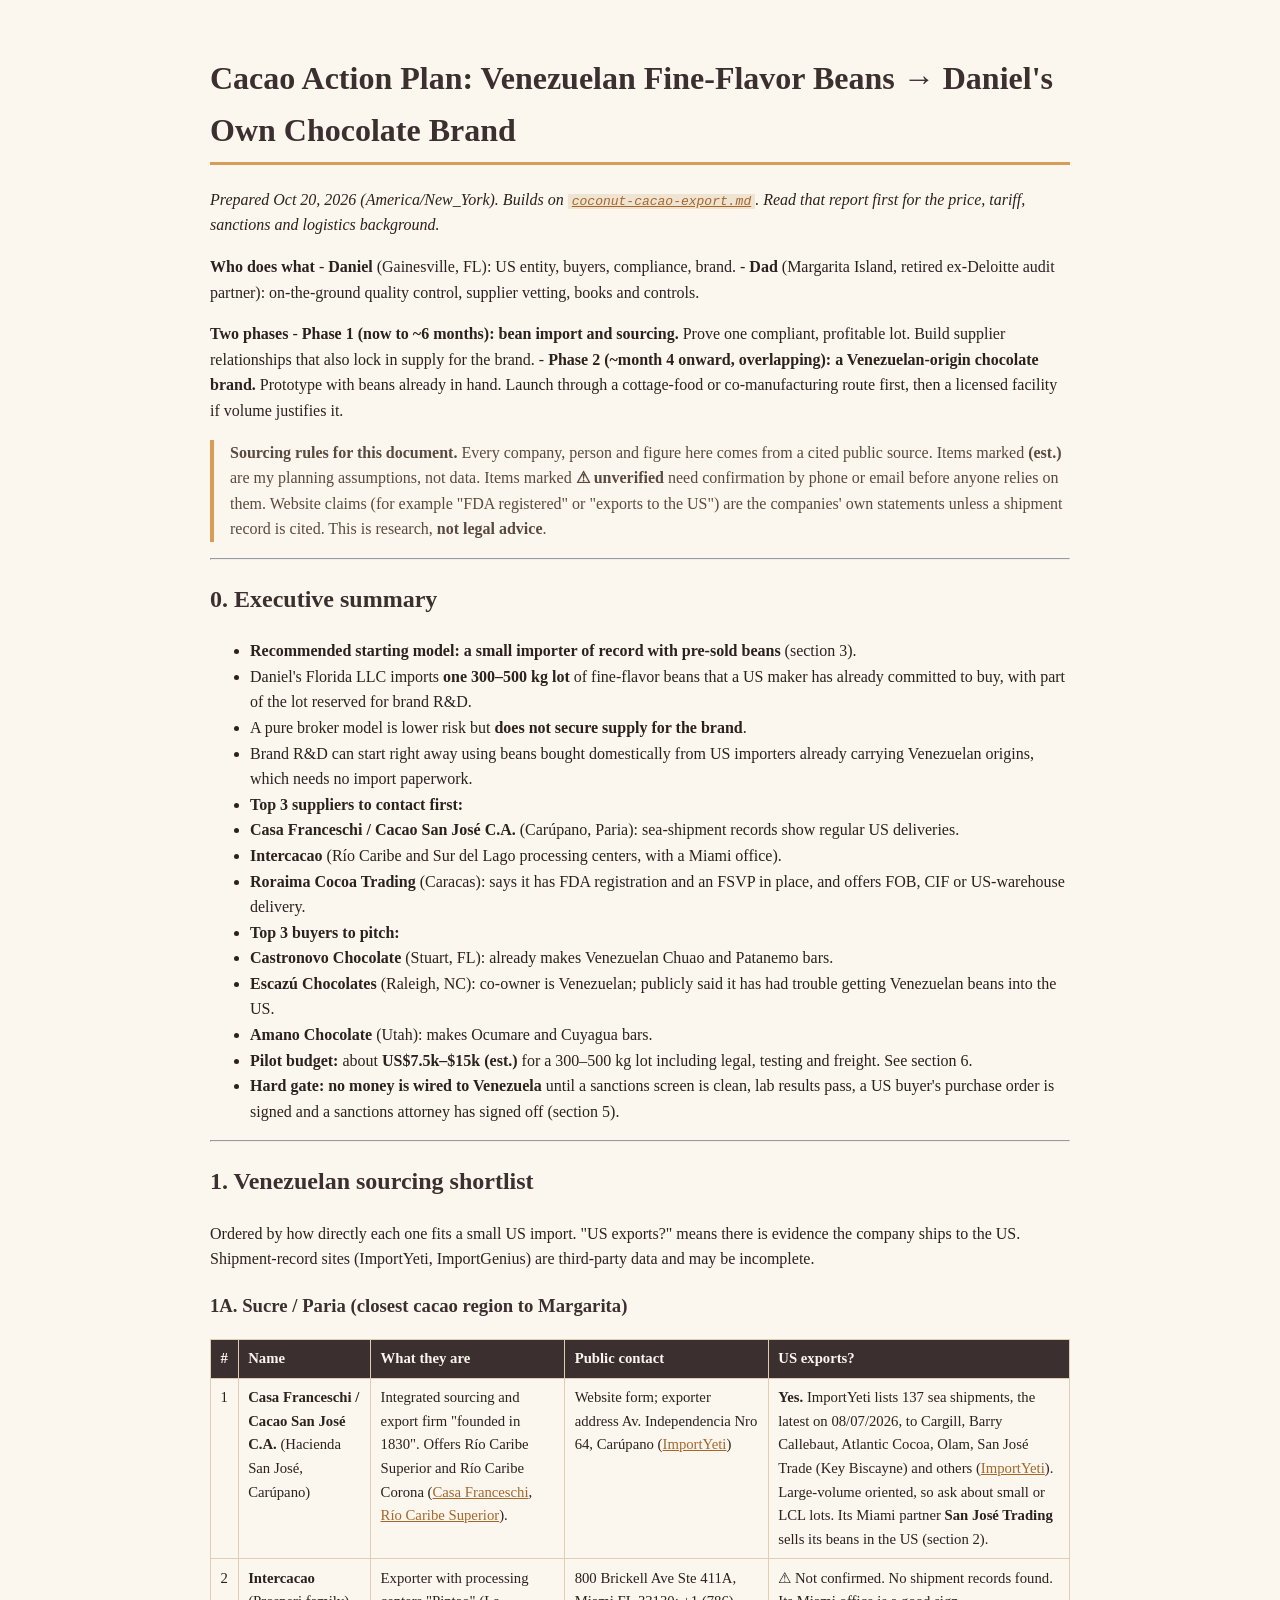
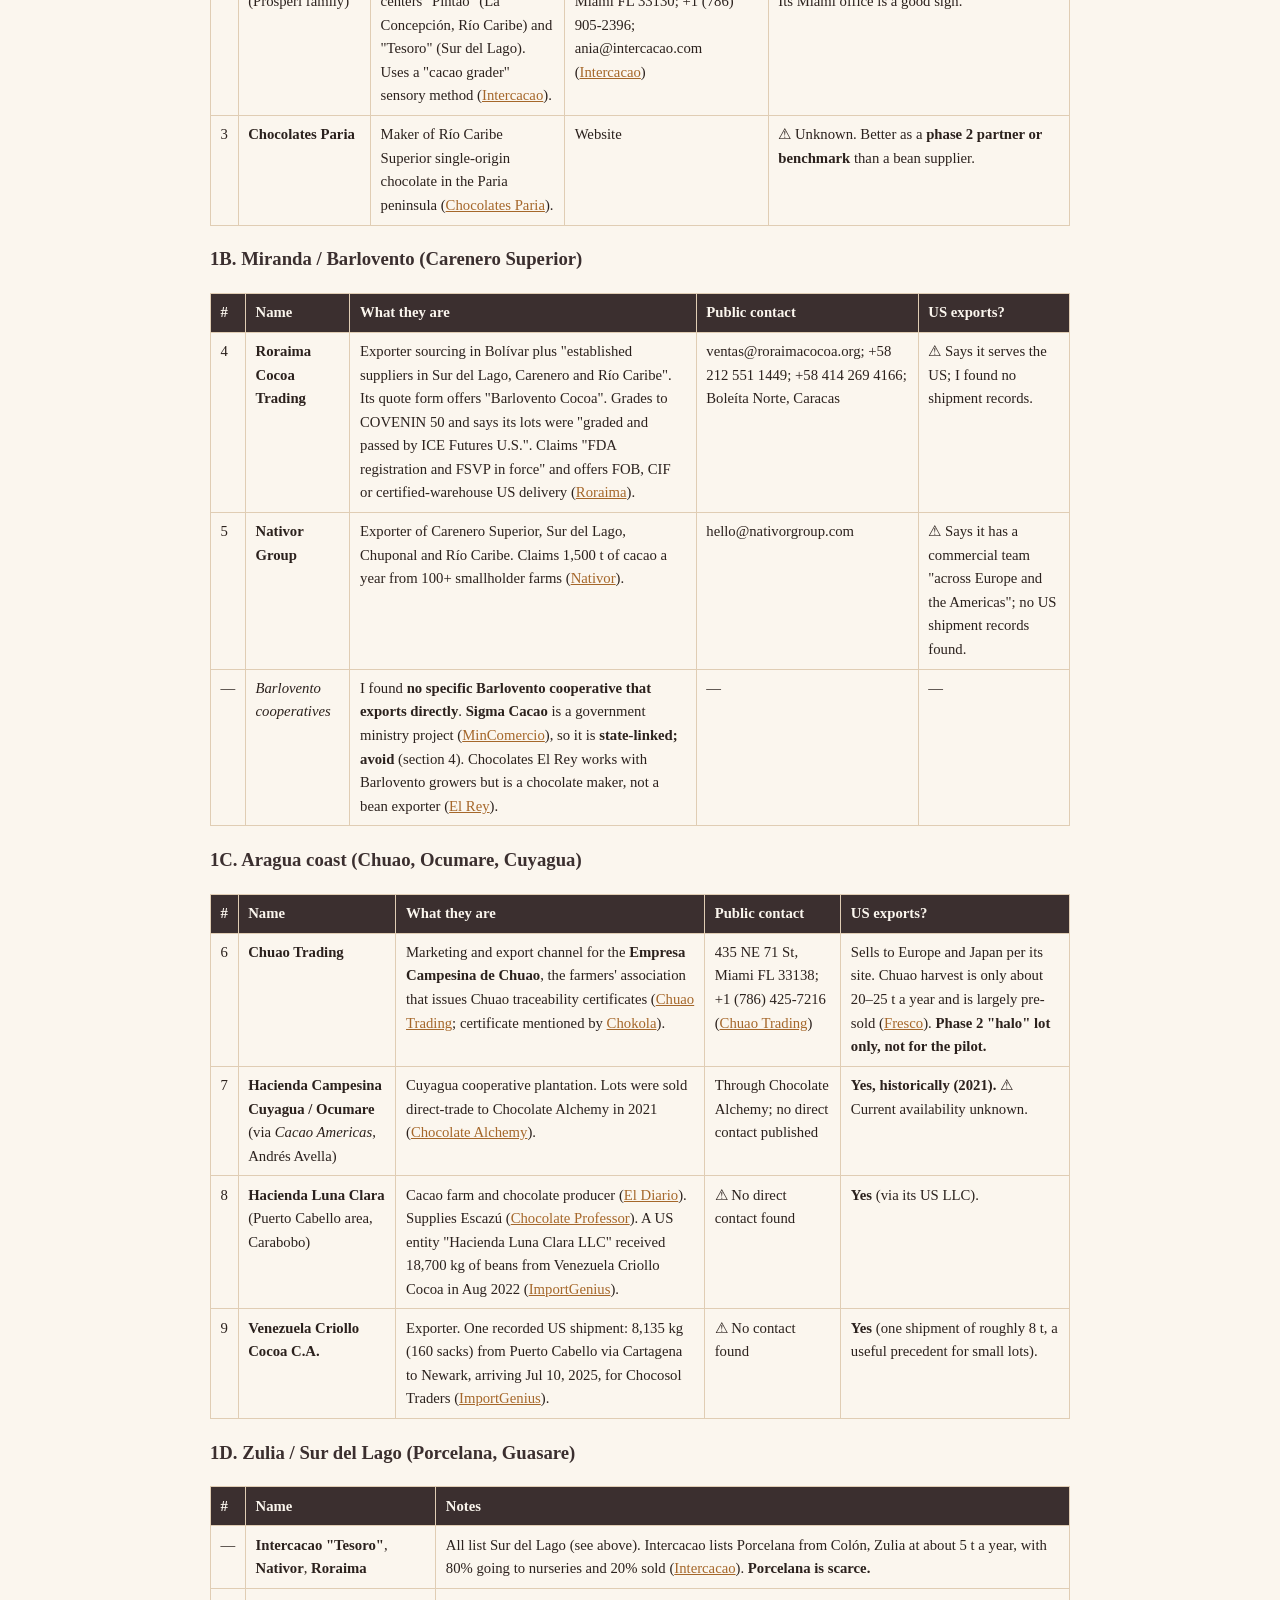
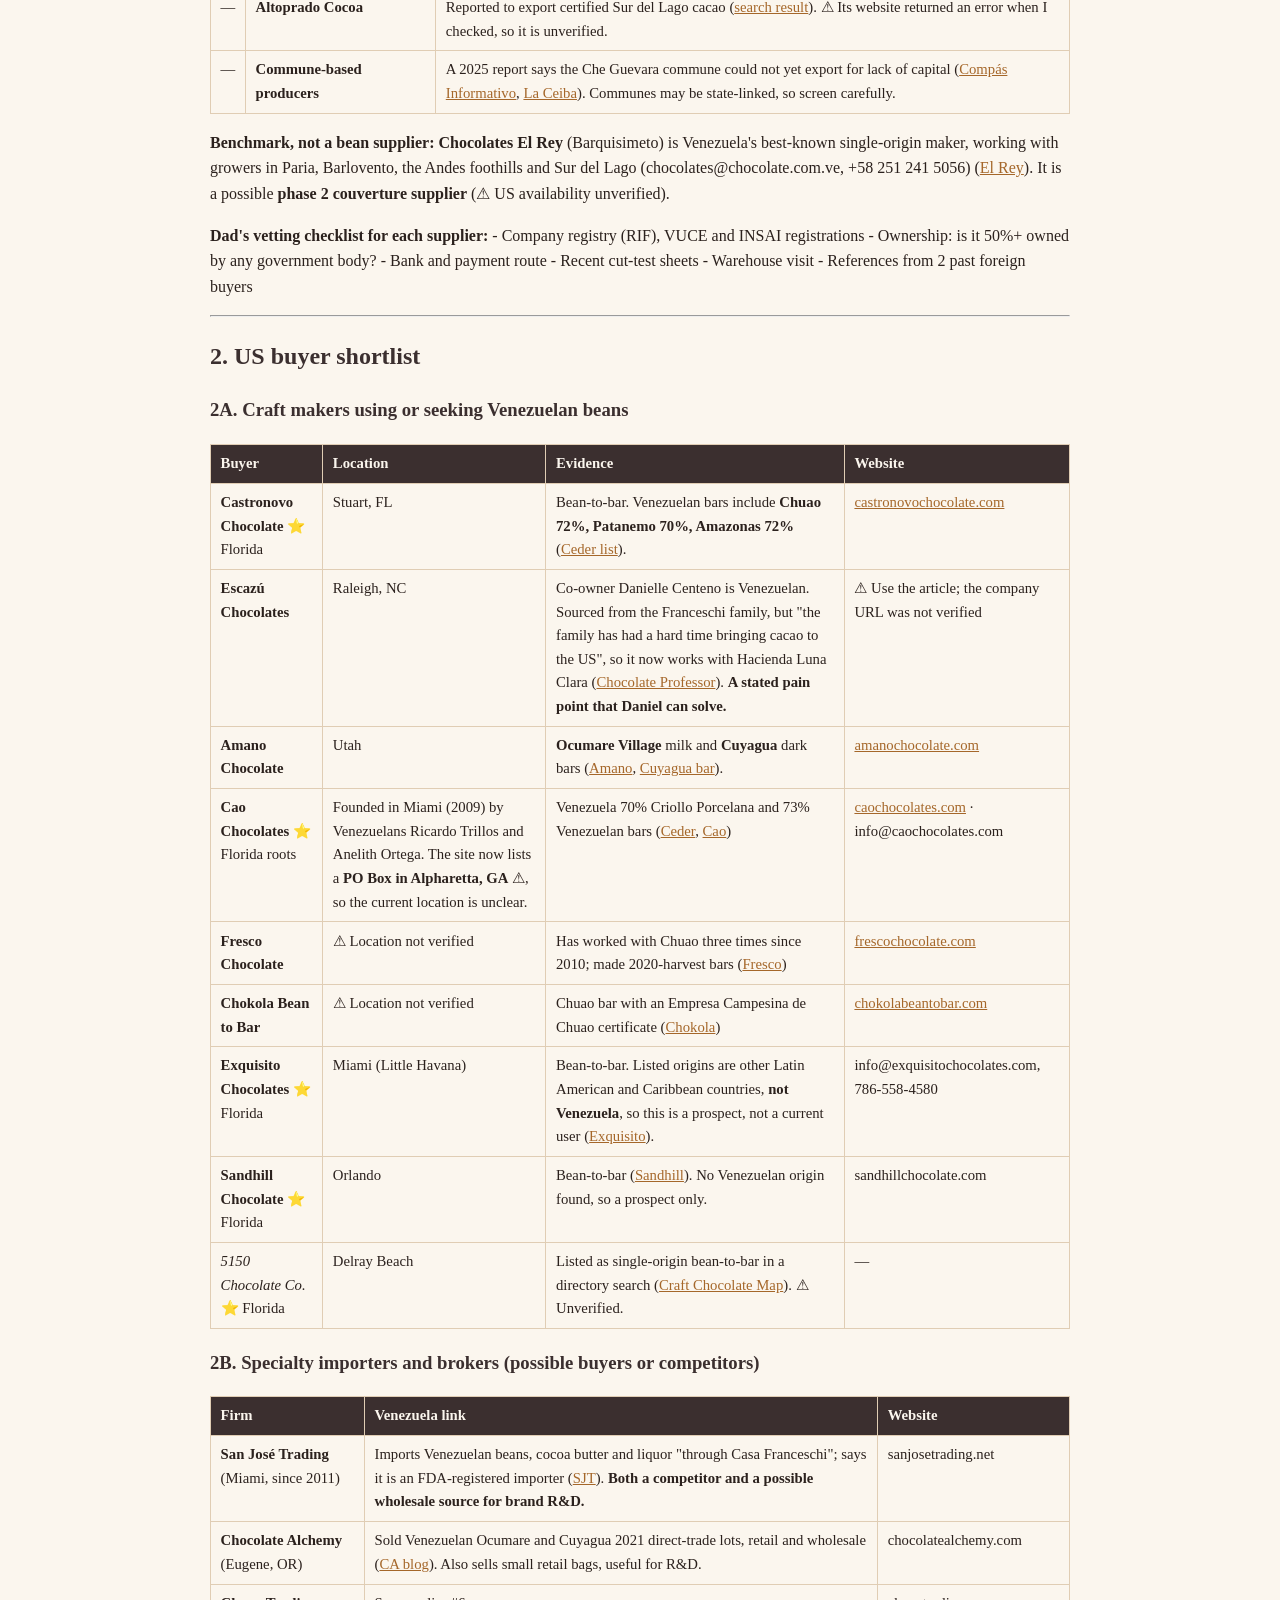
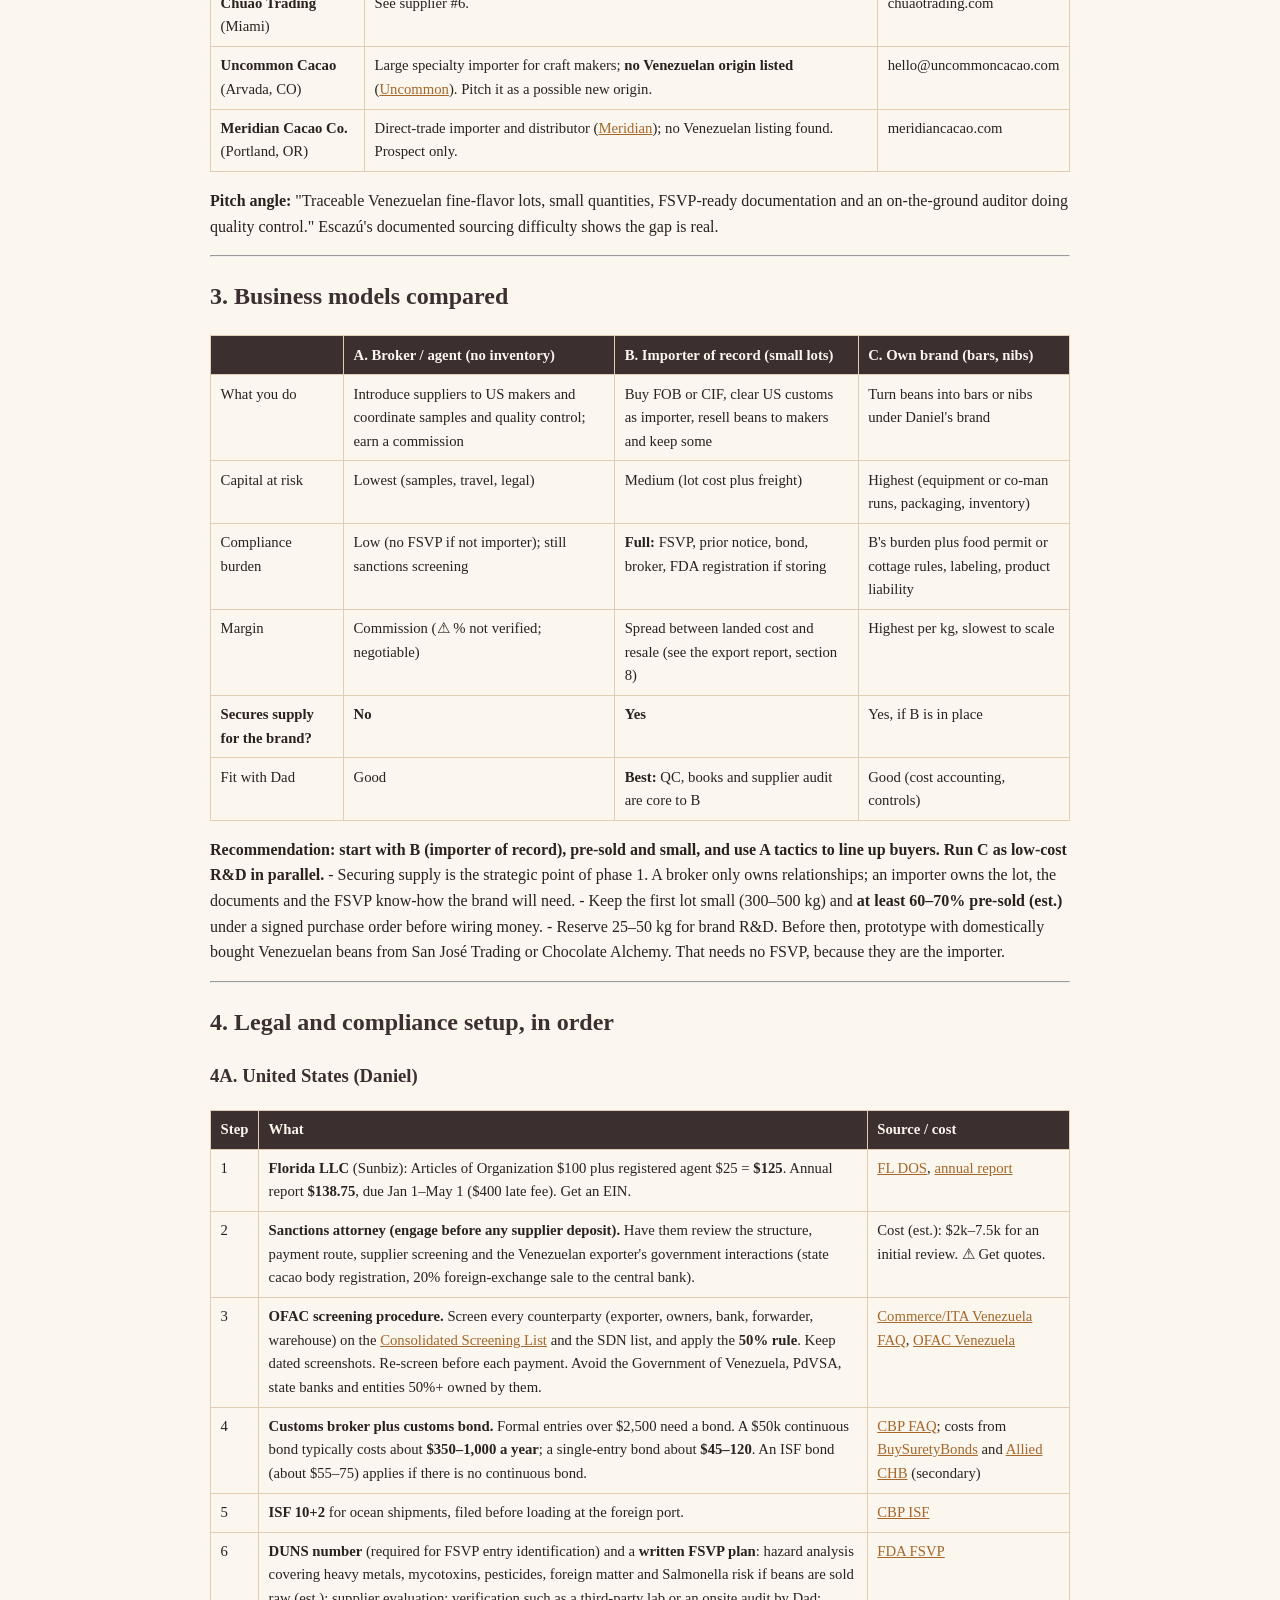
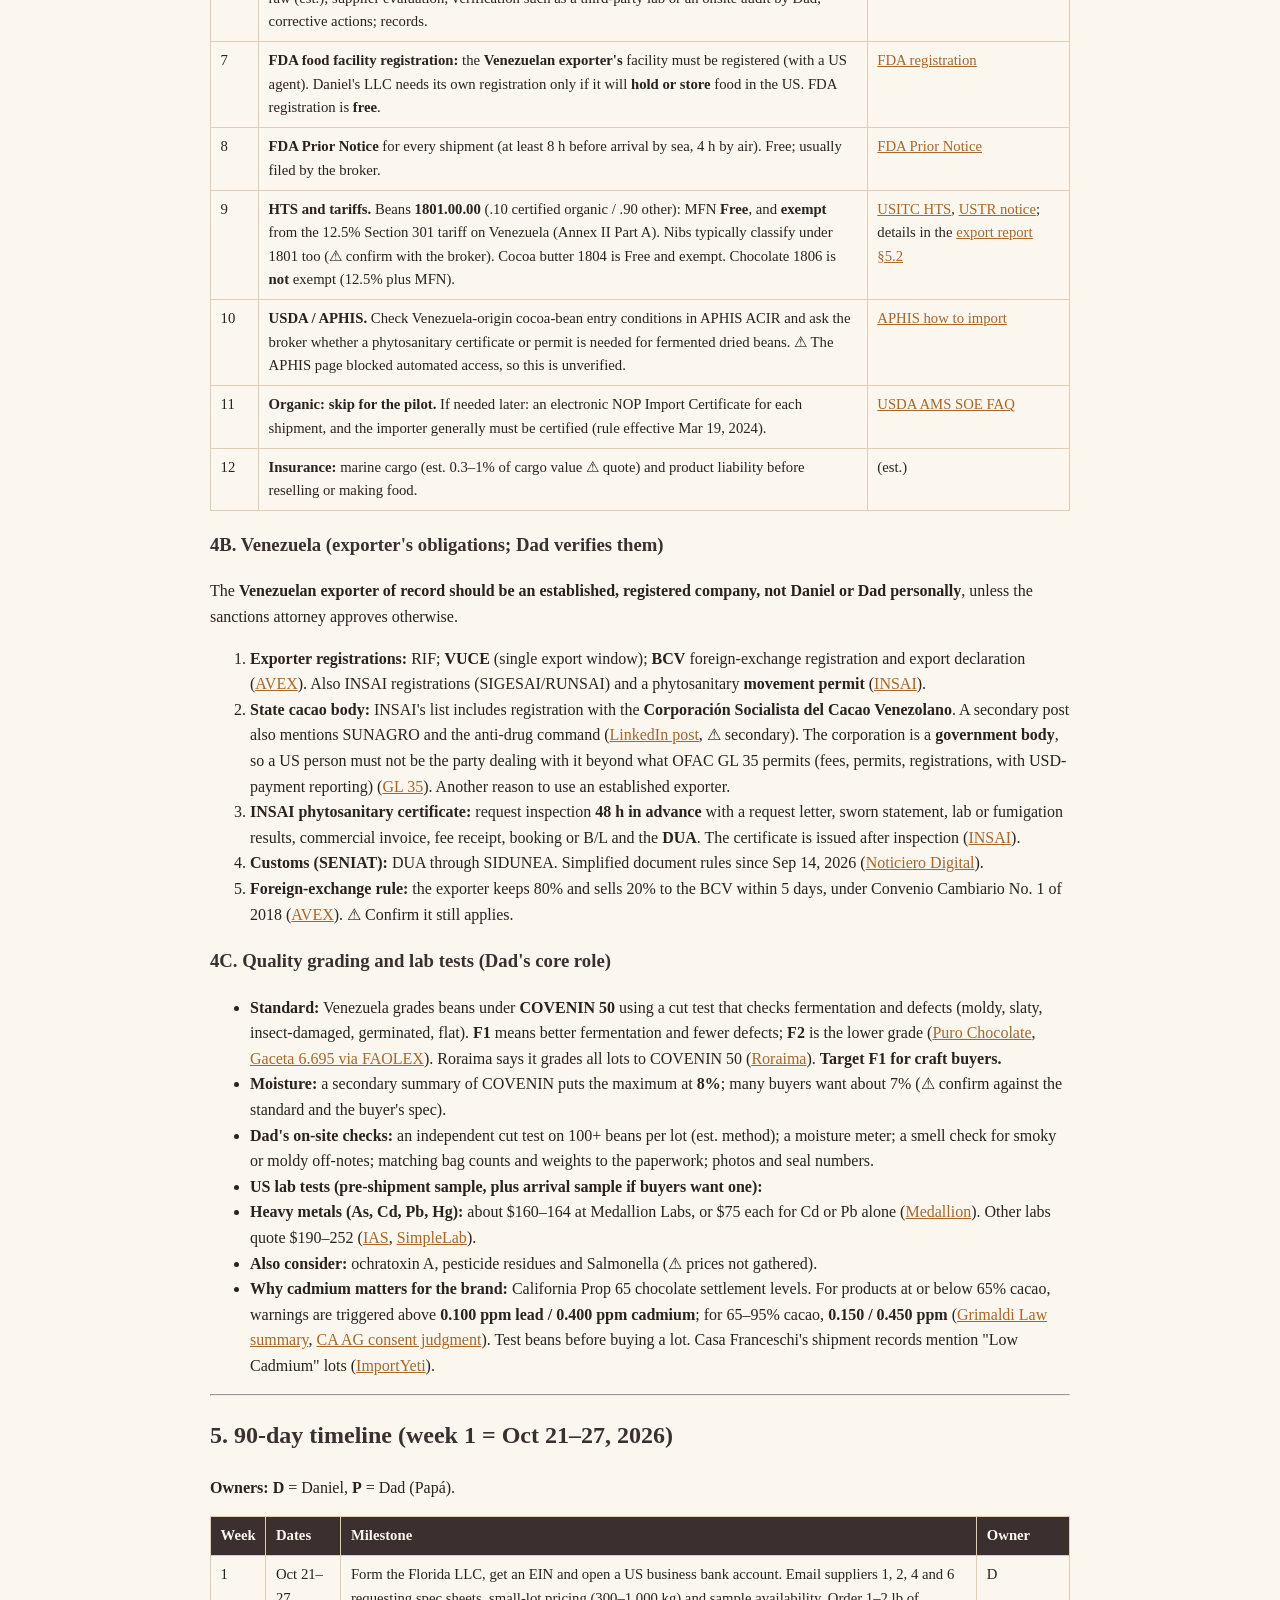
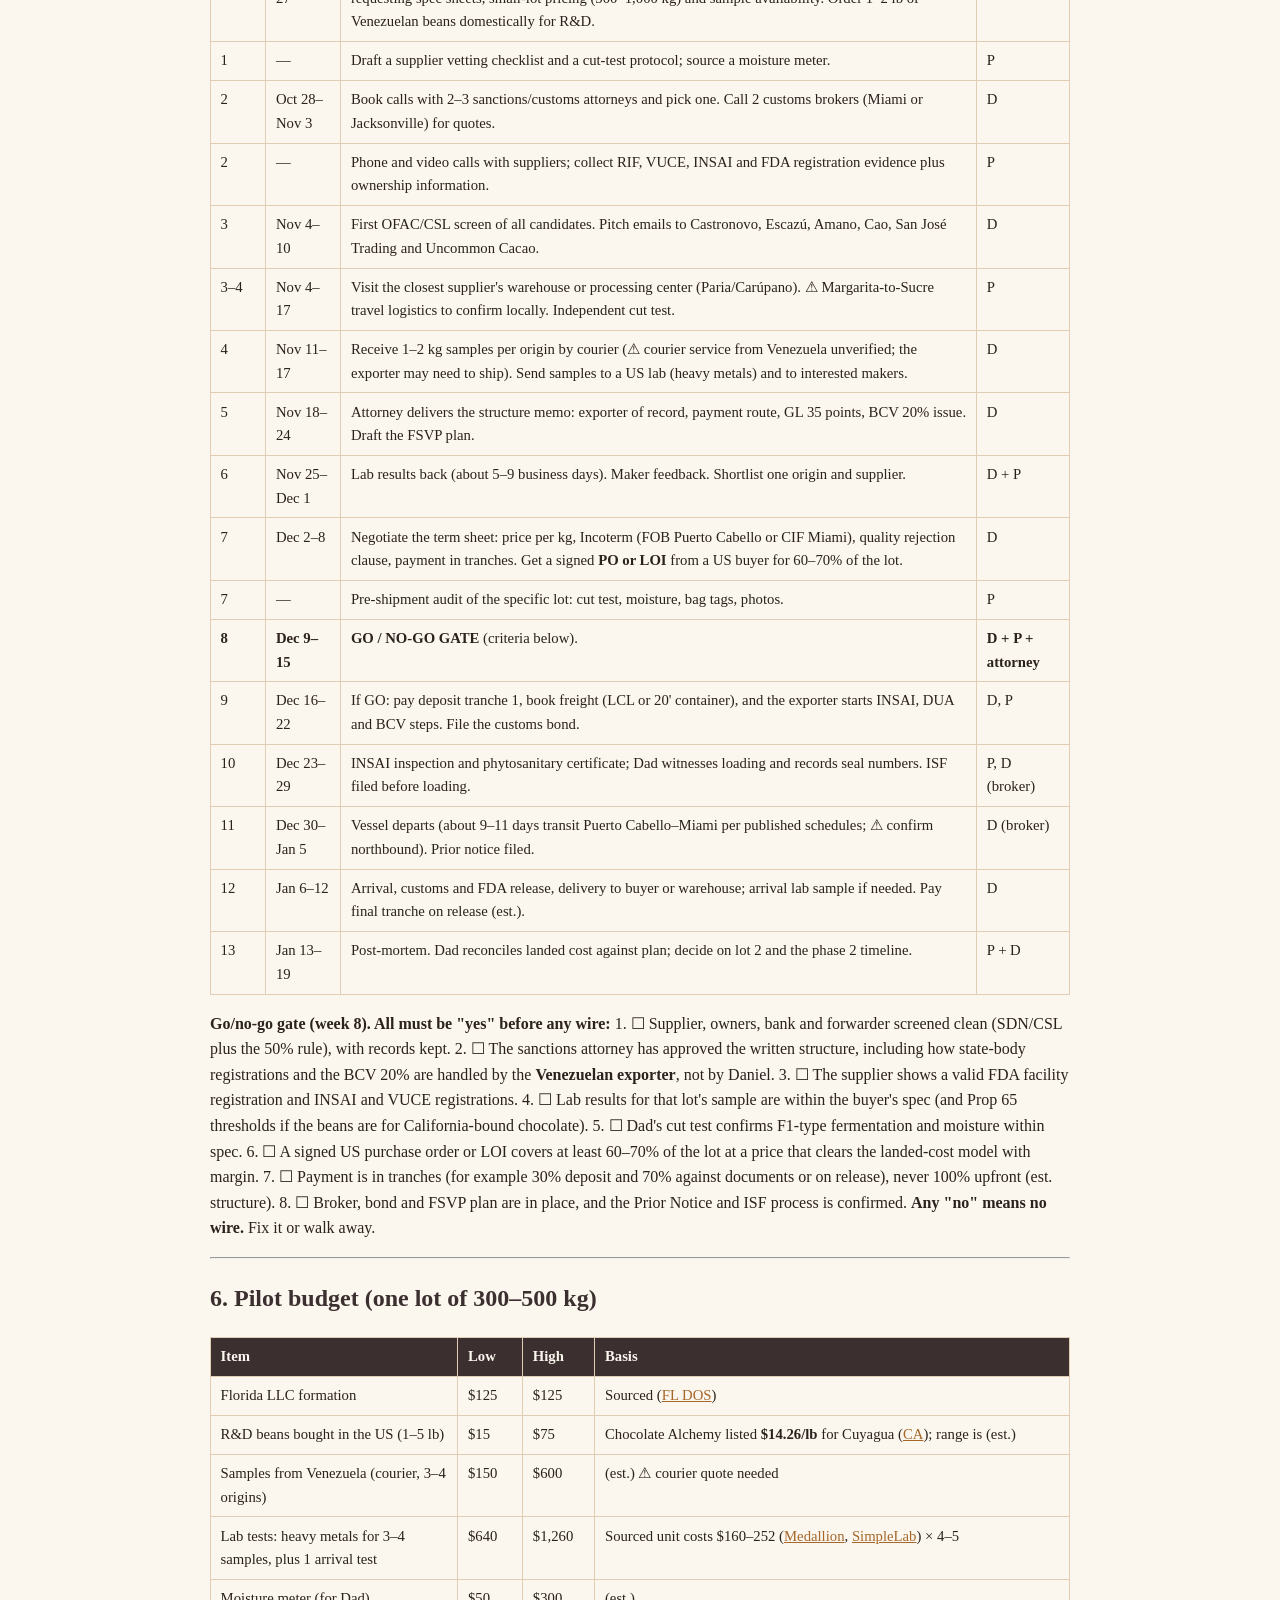
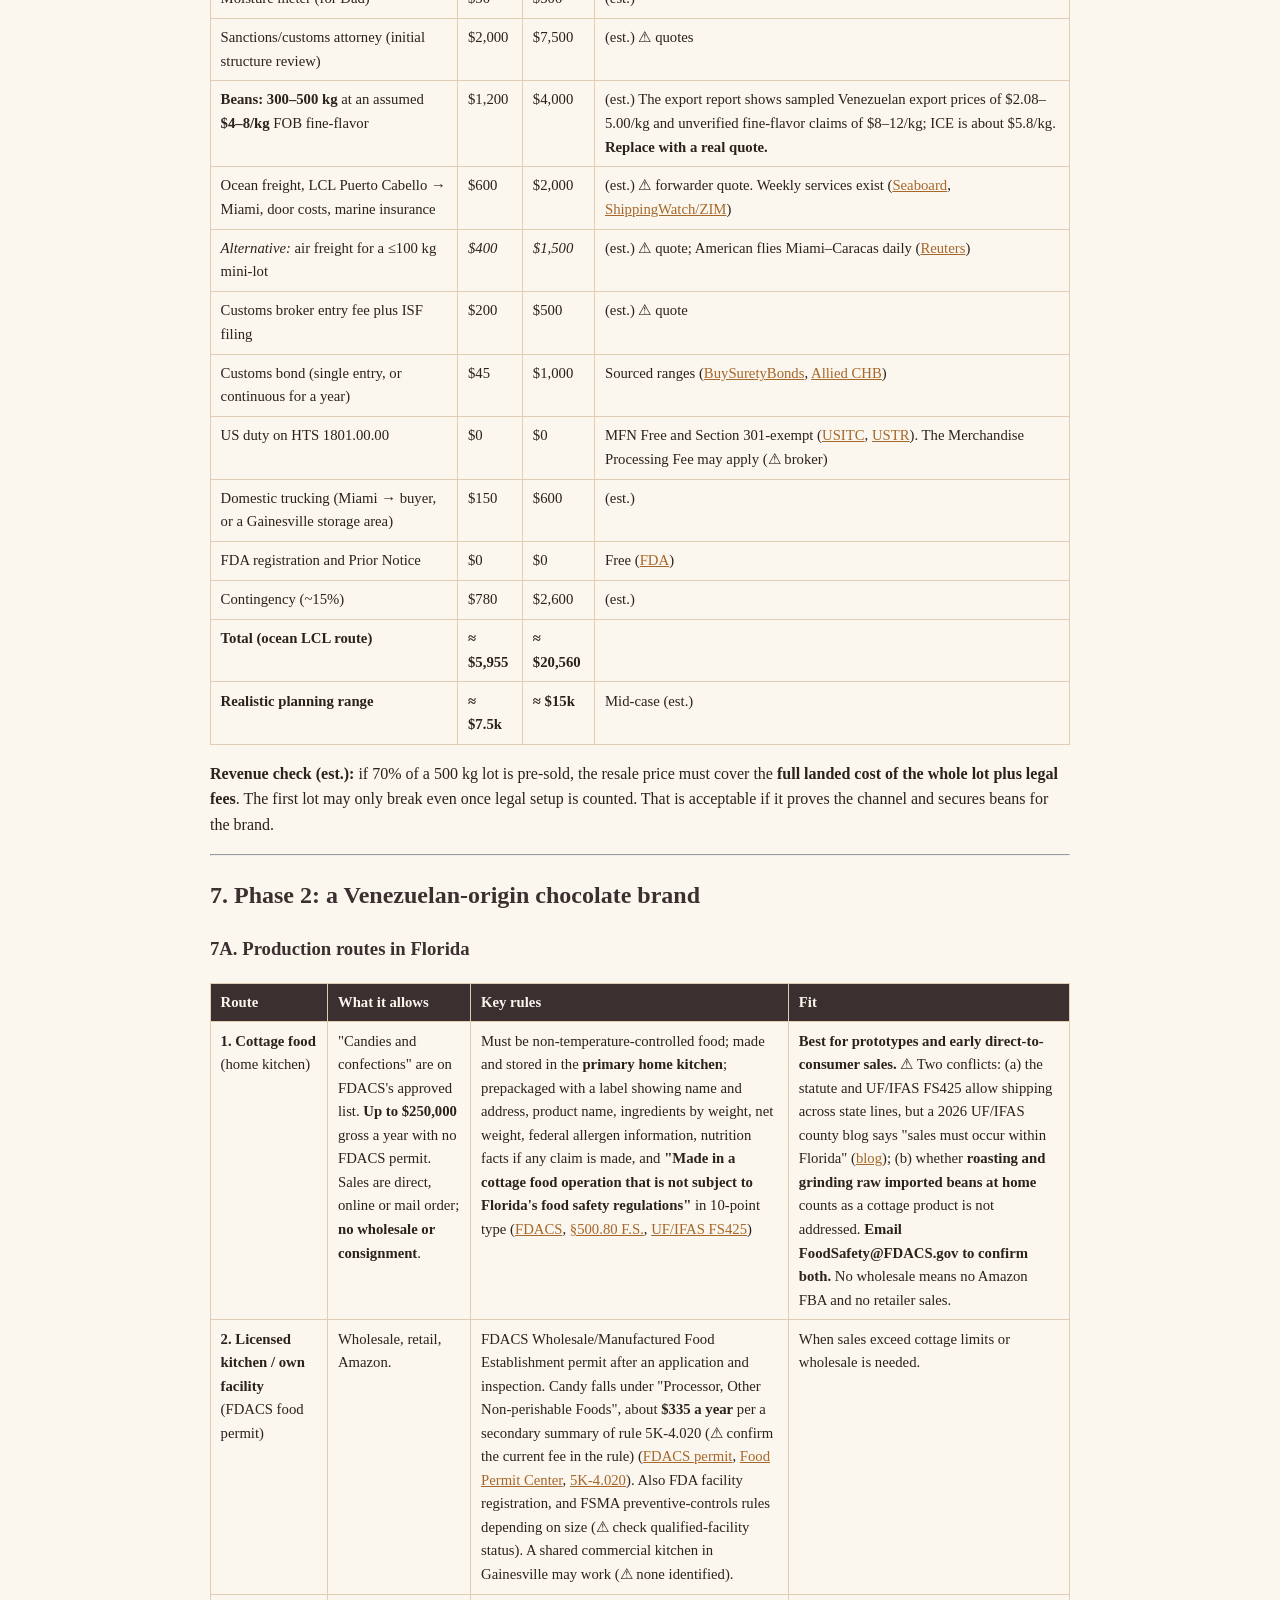
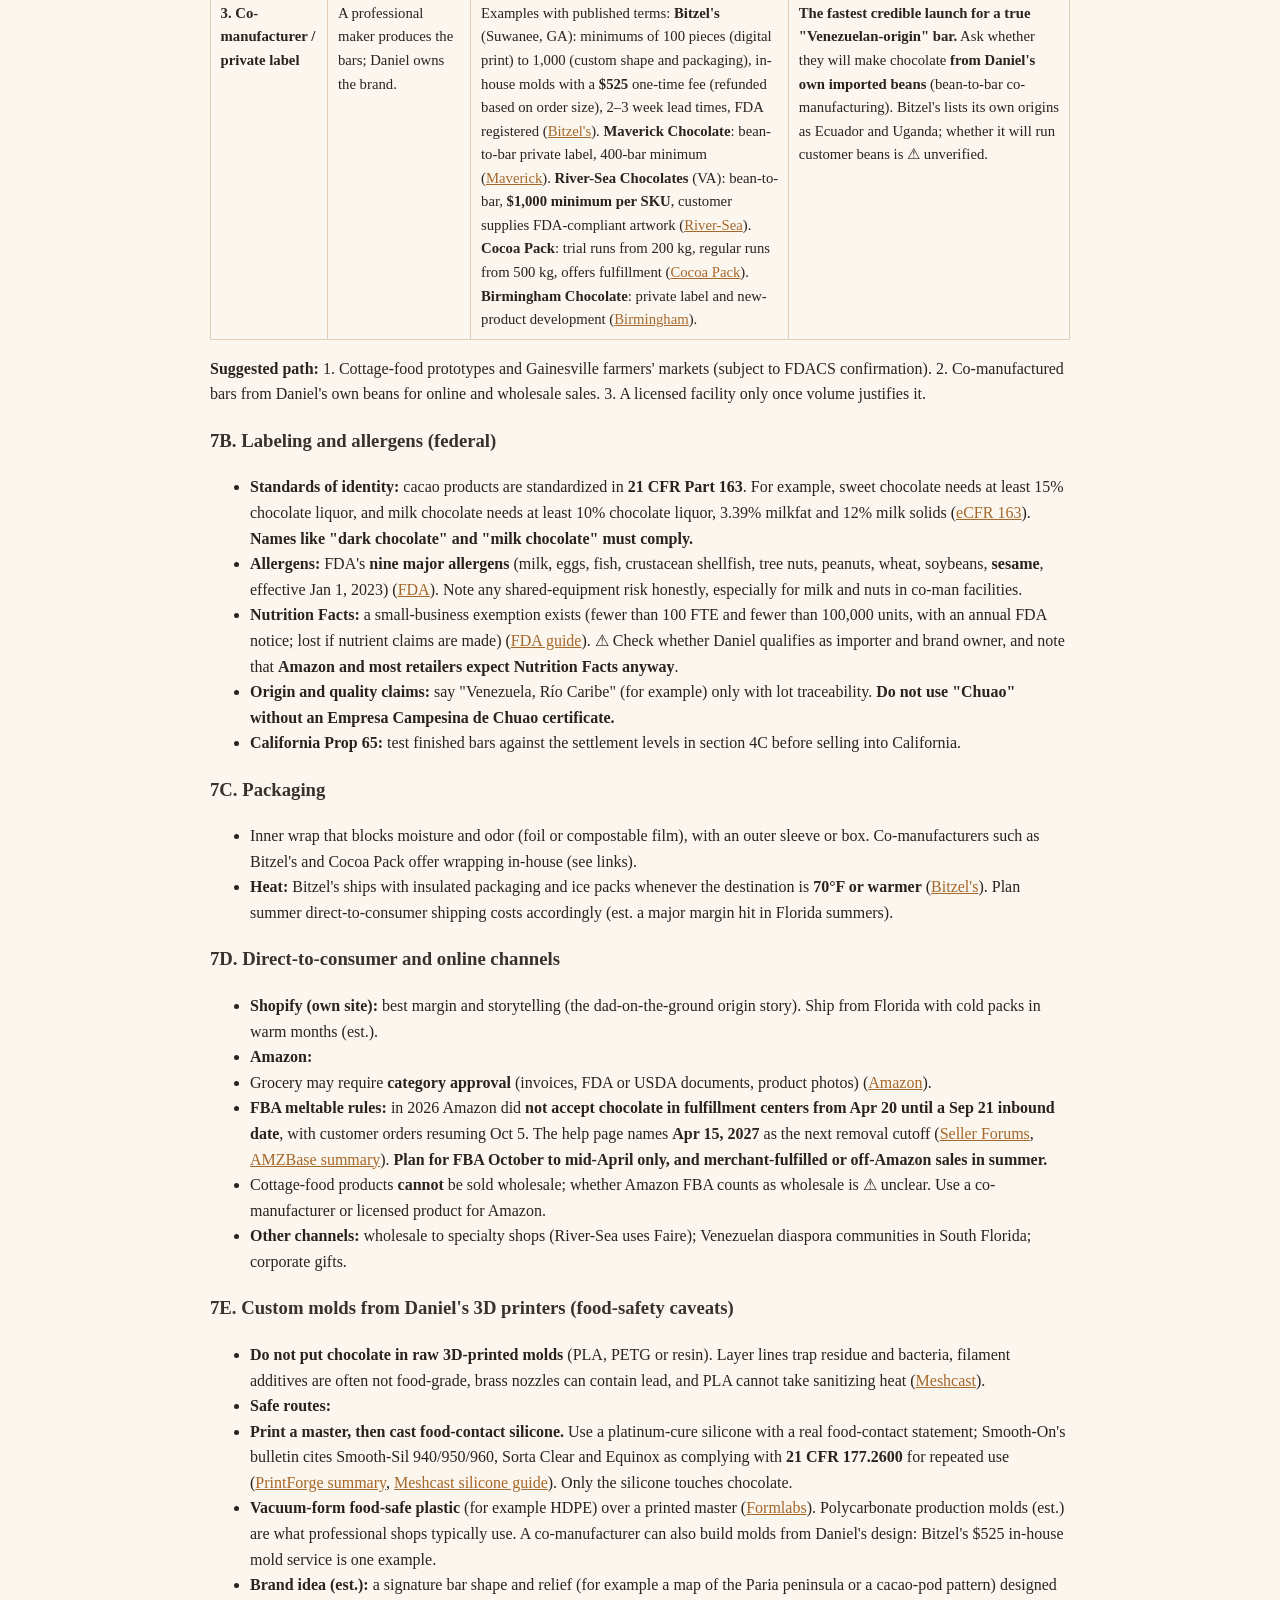
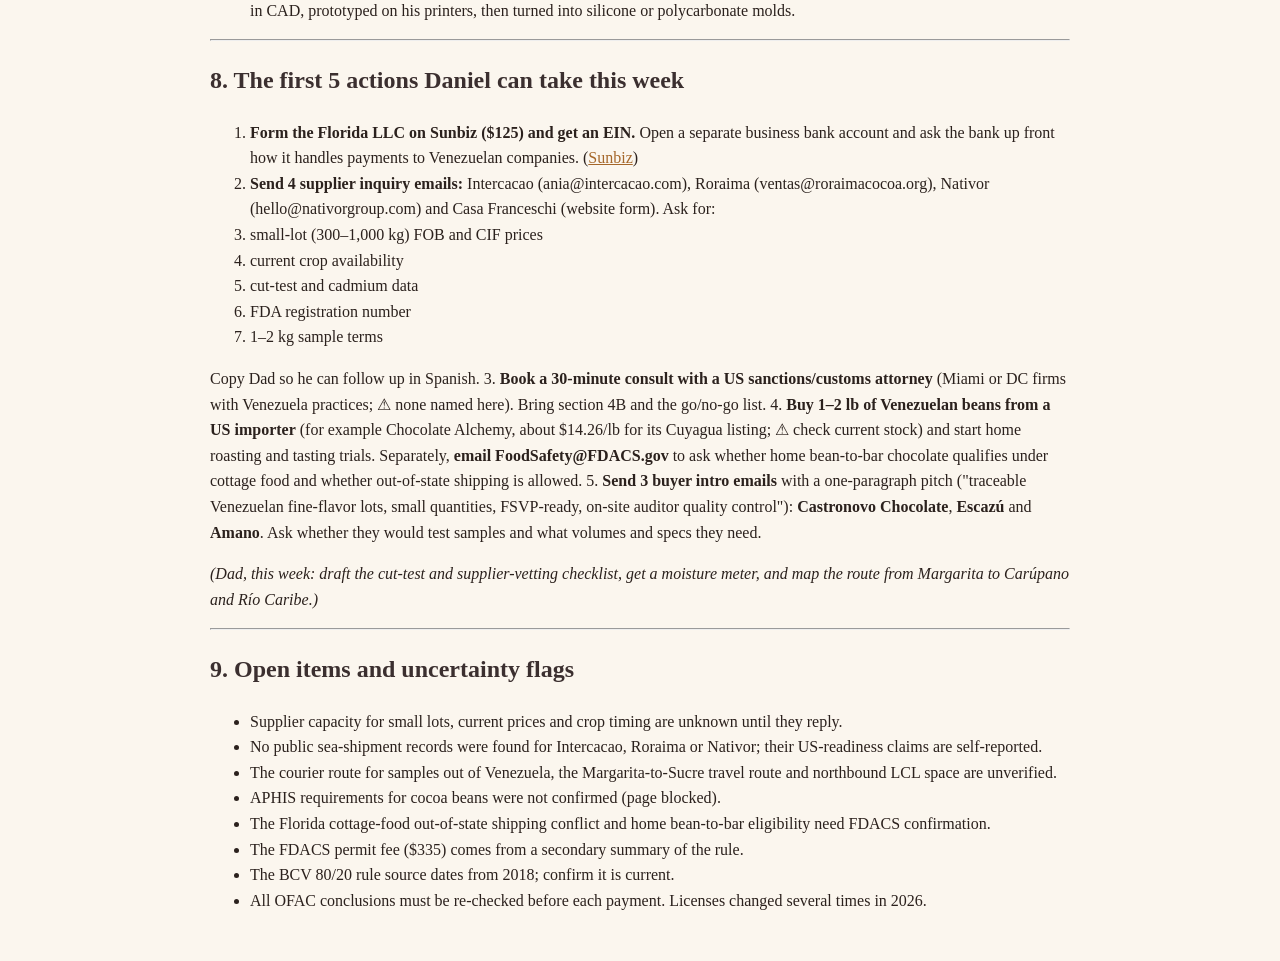
==== plan.html @ 3062fd37 "Add cacao action plan page" ====
<!doctype html><html lang="en"><head><meta name="robots" content="noindex"><meta charset="utf-8"><meta name="viewport" content="width=device-width,initial-scale=1"><title>Isla Cacao — Plan de acción / Action Plan</title>
<style>body{font-family:Georgia,serif;max-width:860px;margin:0 auto;padding:2rem 1.2rem;line-height:1.6;color:#2b211d;background:#fbf6ee}h1,h2,h3{color:#3b2f2f}h1{border-bottom:3px solid #d79d57;padding-bottom:.4rem}a{color:#a5672a}table{border-collapse:collapse;width:100%;margin:1rem 0;font-size:.92rem;display:block;overflow-x:auto}th,td{border:1px solid #e0cdb4;padding:.45rem .6rem;text-align:left;vertical-align:top}th{background:#3b2f2f;color:#fbf6ee}code{background:#efe3d2;padding:0 .25rem}blockquote{border-left:4px solid #d79d57;margin:0;padding-left:1rem;color:#5a4a40}</style></head><body><h1 id="cacao-action-plan-venezuelan-fine-flavor-beans-daniels-own-chocolate-brand">Cacao Action Plan: Venezuelan Fine-Flavor Beans → Daniel's Own Chocolate Brand</h1>
<p><em>Prepared Oct 20, 2026 (America/New_York). Builds on <a href="coconut-cacao-export.md"><code>coconut-cacao-export.md</code></a>. Read that report first for the price, tariff, sanctions and logistics background.</em></p>
<p><strong>Who does what</strong>
- <strong>Daniel</strong> (Gainesville, FL): US entity, buyers, compliance, brand.
- <strong>Dad</strong> (Margarita Island, retired ex-Deloitte audit partner): on-the-ground quality control, supplier vetting, books and controls.</p>
<p><strong>Two phases</strong>
- <strong>Phase 1 (now to ~6 months): bean import and sourcing.</strong> Prove one compliant, profitable lot. Build supplier relationships that also lock in supply for the brand.
- <strong>Phase 2 (~month 4 onward, overlapping): a Venezuelan-origin chocolate brand.</strong> Prototype with beans already in hand. Launch through a cottage-food or co-manufacturing route first, then a licensed facility if volume justifies it.</p>
<blockquote>
<p><strong>Sourcing rules for this document.</strong> Every company, person and figure here comes from a cited public source. Items marked <strong>(est.)</strong> are my planning assumptions, not data. Items marked <strong>⚠ unverified</strong> need confirmation by phone or email before anyone relies on them. Website claims (for example "FDA registered" or "exports to the US") are the companies' own statements unless a shipment record is cited. This is research, <strong>not legal advice</strong>.</p>
</blockquote>
<hr />
<h2 id="0-executive-summary">0. Executive summary</h2>
<ul>
<li><strong>Recommended starting model: a small importer of record with pre-sold beans</strong> (section 3).</li>
<li>Daniel's Florida LLC imports <strong>one 300–500 kg lot</strong> of fine-flavor beans that a US maker has already committed to buy, with part of the lot reserved for brand R&amp;D.</li>
<li>A pure broker model is lower risk but <strong>does not secure supply for the brand</strong>.</li>
<li>Brand R&amp;D can start right away using beans bought domestically from US importers already carrying Venezuelan origins, which needs no import paperwork.</li>
<li><strong>Top 3 suppliers to contact first:</strong></li>
<li><strong>Casa Franceschi / Cacao San José C.A.</strong> (Carúpano, Paria): sea-shipment records show regular US deliveries.</li>
<li><strong>Intercacao</strong> (Río Caribe and Sur del Lago processing centers, with a Miami office).</li>
<li><strong>Roraima Cocoa Trading</strong> (Caracas): says it has FDA registration and an FSVP in place, and offers FOB, CIF or US-warehouse delivery.</li>
<li><strong>Top 3 buyers to pitch:</strong></li>
<li><strong>Castronovo Chocolate</strong> (Stuart, FL): already makes Venezuelan Chuao and Patanemo bars.</li>
<li><strong>Escazú Chocolates</strong> (Raleigh, NC): co-owner is Venezuelan; publicly said it has had trouble getting Venezuelan beans into the US.</li>
<li><strong>Amano Chocolate</strong> (Utah): makes Ocumare and Cuyagua bars.</li>
<li><strong>Pilot budget:</strong> about <strong>US$7.5k–$15k (est.)</strong> for a 300–500 kg lot including legal, testing and freight. See section 6.</li>
<li><strong>Hard gate:</strong> <strong>no money is wired to Venezuela</strong> until a sanctions screen is clean, lab results pass, a US buyer's purchase order is signed and a sanctions attorney has signed off (section 5).</li>
</ul>
<hr />
<h2 id="1-venezuelan-sourcing-shortlist">1. Venezuelan sourcing shortlist</h2>
<p>Ordered by how directly each one fits a small US import. "US exports?" means there is evidence the company ships to the US. Shipment-record sites (ImportYeti, ImportGenius) are third-party data and may be incomplete.</p>
<h3 id="1a-sucre-paria-closest-cacao-region-to-margarita">1A. Sucre / Paria (closest cacao region to Margarita)</h3>
<table>
<thead>
<tr>
<th>#</th>
<th>Name</th>
<th>What they are</th>
<th>Public contact</th>
<th>US exports?</th>
</tr>
</thead>
<tbody>
<tr>
<td>1</td>
<td><strong>Casa Franceschi / Cacao San José C.A.</strong> (Hacienda San José, Carúpano)</td>
<td>Integrated sourcing and export firm "founded in 1830". Offers Río Caribe Superior and Río Caribe Corona (<a href="https://www.casafranceschi.com/">Casa Franceschi</a>, <a href="https://www.casafranceschi.com/en/our-offer/origins/venezuela/rio-caribe-superior">Río Caribe Superior</a>).</td>
<td>Website form; exporter address Av. Independencia Nro 64, Carúpano (<a href="https://www.importyeti.com/supplier/cacao-san-jose-c-a">ImportYeti</a>)</td>
<td><strong>Yes.</strong> ImportYeti lists 137 sea shipments, the latest on 08/07/2026, to Cargill, Barry Callebaut, Atlantic Cocoa, Olam, San José Trade (Key Biscayne) and others (<a href="https://www.importyeti.com/supplier/cacao-san-jose-c-a">ImportYeti</a>). Large-volume oriented, so ask about small or LCL lots. Its Miami partner <strong>San José Trading</strong> sells its beans in the US (section 2).</td>
</tr>
<tr>
<td>2</td>
<td><strong>Intercacao</strong> (Prosperi family)</td>
<td>Exporter with processing centers "Pintao" (La Concepción, Río Caribe) and "Tesoro" (Sur del Lago). Uses a "cacao grader" sensory method (<a href="https://intercacao.com/">Intercacao</a>).</td>
<td>800 Brickell Ave Ste 411A, Miami FL 33130; +1 (786) 905-2396; ania@intercacao.com (<a href="https://intercacao.com/">Intercacao</a>)</td>
<td>⚠ Not confirmed. No shipment records found. Its Miami office is a good sign.</td>
</tr>
<tr>
<td>3</td>
<td><strong>Chocolates Paria</strong></td>
<td>Maker of Río Caribe Superior single-origin chocolate in the Paria peninsula (<a href="https://chocolatesparia.com/pages/nosotros">Chocolates Paria</a>).</td>
<td>Website</td>
<td>⚠ Unknown. Better as a <strong>phase 2 partner or benchmark</strong> than a bean supplier.</td>
</tr>
</tbody>
</table>
<h3 id="1b-miranda-barlovento-carenero-superior">1B. Miranda / Barlovento (Carenero Superior)</h3>
<table>
<thead>
<tr>
<th>#</th>
<th>Name</th>
<th>What they are</th>
<th>Public contact</th>
<th>US exports?</th>
</tr>
</thead>
<tbody>
<tr>
<td>4</td>
<td><strong>Roraima Cocoa Trading</strong></td>
<td>Exporter sourcing in Bolívar plus "established suppliers in Sur del Lago, Carenero and Río Caribe". Its quote form offers "Barlovento Cocoa". Grades to COVENIN 50 and says its lots were "graded and passed by ICE Futures U.S.". Claims "FDA registration and FSVP in force" and offers FOB, CIF or certified-warehouse US delivery (<a href="https://www.roraimacocoa.org/en">Roraima</a>).</td>
<td>ventas@roraimacocoa.org; +58 212 551 1449; +58 414 269 4166; Boleíta Norte, Caracas</td>
<td>⚠ Says it serves the US; I found no shipment records.</td>
</tr>
<tr>
<td>5</td>
<td><strong>Nativor Group</strong></td>
<td>Exporter of Carenero Superior, Sur del Lago, Chuponal and Río Caribe. Claims 1,500 t of cacao a year from 100+ smallholder farms (<a href="https://nativorgroup.com/">Nativor</a>).</td>
<td>hello@nativorgroup.com</td>
<td>⚠ Says it has a commercial team "across Europe and the Americas"; no US shipment records found.</td>
</tr>
<tr>
<td>—</td>
<td><em>Barlovento cooperatives</em></td>
<td>I found <strong>no specific Barlovento cooperative that exports directly</strong>. <strong>Sigma Cacao</strong> is a government ministry project (<a href="https://mincomercionacional.gob.ve/?p=22795">MinComercio</a>), so it is <strong>state-linked; avoid</strong> (section 4). Chocolates El Rey works with Barlovento growers but is a chocolate maker, not a bean exporter (<a href="https://chocolateselrey.com/en/responsibility.html">El Rey</a>).</td>
<td>—</td>
<td>—</td>
</tr>
</tbody>
</table>
<h3 id="1c-aragua-coast-chuao-ocumare-cuyagua">1C. Aragua coast (Chuao, Ocumare, Cuyagua)</h3>
<table>
<thead>
<tr>
<th>#</th>
<th>Name</th>
<th>What they are</th>
<th>Public contact</th>
<th>US exports?</th>
</tr>
</thead>
<tbody>
<tr>
<td>6</td>
<td><strong>Chuao Trading</strong></td>
<td>Marketing and export channel for the <strong>Empresa Campesina de Chuao</strong>, the farmers' association that issues Chuao traceability certificates (<a href="https://chuaotrading.com/empresa-campesina-chuao/">Chuao Trading</a>; certificate mentioned by <a href="https://chokolabeantobar.com/pages/origins">Chokola</a>).</td>
<td>435 NE 71 St, Miami FL 33138; +1 (786) 425-7216 (<a href="https://chuaotrading.com/">Chuao Trading</a>)</td>
<td>Sells to Europe and Japan per its site. Chuao harvest is only about 20–25 t a year and is largely pre-sold (<a href="https://frescochocolate.com/blogs/news/chuao-venezuela-s-legendary-cocoa-village">Fresco</a>). <strong>Phase 2 "halo" lot only, not for the pilot.</strong></td>
</tr>
<tr>
<td>7</td>
<td><strong>Hacienda Campesina Cuyagua / Ocumare</strong> (via <em>Cacao Americas</em>, Andrés Avella)</td>
<td>Cuyagua cooperative plantation. Lots were sold direct-trade to Chocolate Alchemy in 2021 (<a href="https://shop.chocolatealchemy.com/products/venezuela-cuyagua">Chocolate Alchemy</a>).</td>
<td>Through Chocolate Alchemy; no direct contact published</td>
<td><strong>Yes, historically (2021).</strong> ⚠ Current availability unknown.</td>
</tr>
<tr>
<td>8</td>
<td><strong>Hacienda Luna Clara</strong> (Puerto Cabello area, Carabobo)</td>
<td>Cacao farm and chocolate producer (<a href="https://eldiario.com/2024/07/07/hacienda-luna-clara-parque-tematico-cacao-venezuela/">El Diario</a>). Supplies Escazú (<a href="https://www.thechocolateprofessor.com/blog/escazu-south-american-cacao-north-carolina">Chocolate Professor</a>). A US entity "Hacienda Luna Clara LLC" received 18,700 kg of beans from Venezuela Criollo Cocoa in Aug 2022 (<a href="https://www.importgenius.com/importers/hacienda-luna-clara-llc">ImportGenius</a>).</td>
<td>⚠ No direct contact found</td>
<td><strong>Yes</strong> (via its US LLC).</td>
</tr>
<tr>
<td>9</td>
<td><strong>Venezuela Criollo Cocoa C.A.</strong></td>
<td>Exporter. One recorded US shipment: 8,135 kg (160 sacks) from Puerto Cabello via Cartagena to Newark, arriving Jul 10, 2025, for Chocosol Traders (<a href="https://www.importgenius.com/suppliers/venezuela-criollo-cocoa-ca">ImportGenius</a>).</td>
<td>⚠ No contact found</td>
<td><strong>Yes</strong> (one shipment of roughly 8 t, a useful precedent for small lots).</td>
</tr>
</tbody>
</table>
<h3 id="1d-zulia-sur-del-lago-porcelana-guasare">1D. Zulia / Sur del Lago (Porcelana, Guasare)</h3>
<table>
<thead>
<tr>
<th>#</th>
<th>Name</th>
<th>Notes</th>
</tr>
</thead>
<tbody>
<tr>
<td>—</td>
<td><strong>Intercacao "Tesoro"</strong>, <strong>Nativor</strong>, <strong>Roraima</strong></td>
<td>All list Sur del Lago (see above). Intercacao lists Porcelana from Colón, Zulia at about 5 t a year, with 80% going to nurseries and 20% sold (<a href="https://intercacao.com/porcelana-zulia/">Intercacao</a>). <strong>Porcelana is scarce.</strong></td>
</tr>
<tr>
<td>—</td>
<td><strong>Altoprado Cocoa</strong></td>
<td>Reported to export certified Sur del Lago cacao (<a href="https://altopradococoa.com/">search result</a>). ⚠ Its website returned an error when I checked, so it is unverified.</td>
</tr>
<tr>
<td>—</td>
<td><strong>Commune-based producers</strong></td>
<td>A 2025 report says the Che Guevara commune could not yet export for lack of capital (<a href="https://www.compasinformativo.com/2025/10/sur-del-lago-lidera-la-produccion-en.html">Compás Informativo</a>, <a href="https://laceiba.lat/cacao-venezolano-la-soberania-alimentaria-se-construye-desde-la-comuna/">La Ceiba</a>). Communes may be state-linked, so screen carefully.</td>
</tr>
</tbody>
</table>
<p><strong>Benchmark, not a bean supplier:</strong> <strong>Chocolates El Rey</strong> (Barquisimeto) is Venezuela's best-known single-origin maker, working with growers in Paria, Barlovento, the Andes foothills and Sur del Lago (chocolates@chocolate.com.ve, +58 251 241 5056) (<a href="https://www.chocolateselrey.com/en/index.html">El Rey</a>). It is a possible <strong>phase 2 couverture supplier</strong> (⚠ US availability unverified).</p>
<p><strong>Dad's vetting checklist for each supplier:</strong>
- Company registry (RIF), VUCE and INSAI registrations
- Ownership: is it 50%+ owned by any government body?
- Bank and payment route
- Recent cut-test sheets
- Warehouse visit
- References from 2 past foreign buyers</p>
<hr />
<h2 id="2-us-buyer-shortlist">2. US buyer shortlist</h2>
<h3 id="2a-craft-makers-using-or-seeking-venezuelan-beans">2A. Craft makers using or seeking Venezuelan beans</h3>
<table>
<thead>
<tr>
<th>Buyer</th>
<th>Location</th>
<th>Evidence</th>
<th>Website</th>
</tr>
</thead>
<tbody>
<tr>
<td><strong>Castronovo Chocolate</strong> ⭐ Florida</td>
<td>Stuart, FL</td>
<td>Bean-to-bar. Venezuelan bars include <strong>Chuao 72%, Patanemo 70%, Amazonas 72%</strong> (<a href="https://www.ceder.net/chocolate/view.php?FindMakerId=337">Ceder list</a>).</td>
<td><a href="https://www.castronovochocolate.com/pages/bean-to-bar">castronovochocolate.com</a></td>
</tr>
<tr>
<td><strong>Escazú Chocolates</strong></td>
<td>Raleigh, NC</td>
<td>Co-owner Danielle Centeno is Venezuelan. Sourced from the Franceschi family, but "the family has had a hard time bringing cacao to the US", so it now works with Hacienda Luna Clara (<a href="https://www.thechocolateprofessor.com/blog/escazu-south-american-cacao-north-carolina">Chocolate Professor</a>). <strong>A stated pain point that Daniel can solve.</strong></td>
<td>⚠ Use the article; the company URL was not verified</td>
</tr>
<tr>
<td><strong>Amano Chocolate</strong></td>
<td>Utah</td>
<td><strong>Ocumare Village</strong> milk and <strong>Cuyagua</strong> dark bars (<a href="https://amanochocolate.com/our-passion/">Amano</a>, <a href="https://amanochocolate.com/product/cuyagua-venezuela-70-dark-chocolate-bar/">Cuyagua bar</a>).</td>
<td><a href="https://amanochocolate.com/">amanochocolate.com</a></td>
</tr>
<tr>
<td><strong>Cao Chocolates</strong> ⭐ Florida roots</td>
<td>Founded in Miami (2009) by Venezuelans Ricardo Trillos and Anelith Ortega. The site now lists a <strong>PO Box in Alpharetta, GA</strong> ⚠, so the current location is unclear.</td>
<td>Venezuela 70% Criollo Porcelana and 73% Venezuelan bars (<a href="https://www.ceder.net/chocolate/view.php?FindMakerId=475">Ceder</a>, <a href="https://www.caochocolates.com/">Cao</a>)</td>
<td><a href="https://www.caochocolates.com/">caochocolates.com</a> · info@caochocolates.com</td>
</tr>
<tr>
<td><strong>Fresco Chocolate</strong></td>
<td>⚠ Location not verified</td>
<td>Has worked with Chuao three times since 2010; made 2020-harvest bars (<a href="https://frescochocolate.com/blogs/news/chuao-venezuela-s-legendary-cocoa-village">Fresco</a>)</td>
<td><a href="https://frescochocolate.com/">frescochocolate.com</a></td>
</tr>
<tr>
<td><strong>Chokola Bean to Bar</strong></td>
<td>⚠ Location not verified</td>
<td>Chuao bar with an Empresa Campesina de Chuao certificate (<a href="https://chokolabeantobar.com/pages/origins">Chokola</a>)</td>
<td><a href="https://chokolabeantobar.com/">chokolabeantobar.com</a></td>
</tr>
<tr>
<td><strong>Exquisito Chocolates</strong> ⭐ Florida</td>
<td>Miami (Little Havana)</td>
<td>Bean-to-bar. Listed origins are other Latin American and Caribbean countries, <strong>not Venezuela</strong>, so this is a prospect, not a current user (<a href="https://www.exquisitochocolates.com/pages/our-origins">Exquisito</a>).</td>
<td>info@exquisitochocolates.com, 786-558-4580</td>
</tr>
<tr>
<td><strong>Sandhill Chocolate</strong> ⭐ Florida</td>
<td>Orlando</td>
<td>Bean-to-bar (<a href="https://www.sandhillchocolate.com/">Sandhill</a>). No Venezuelan origin found, so a prospect only.</td>
<td>sandhillchocolate.com</td>
</tr>
<tr>
<td><em>5150 Chocolate Co.</em> ⭐ Florida</td>
<td>Delray Beach</td>
<td>Listed as single-origin bean-to-bar in a directory search (<a href="https://www.craftchocolatemap.com/directory?specialty=bean-to-bar">Craft Chocolate Map</a>). ⚠ Unverified.</td>
<td>—</td>
</tr>
</tbody>
</table>
<h3 id="2b-specialty-importers-and-brokers-possible-buyers-or-competitors">2B. Specialty importers and brokers (possible buyers or competitors)</h3>
<table>
<thead>
<tr>
<th>Firm</th>
<th>Venezuela link</th>
<th>Website</th>
</tr>
</thead>
<tbody>
<tr>
<td><strong>San José Trading</strong> (Miami, since 2011)</td>
<td>Imports Venezuelan beans, cocoa butter and liquor "through Casa Franceschi"; says it is an FDA-registered importer (<a href="https://sanjosetrading.net/">SJT</a>). <strong>Both a competitor and a possible wholesale source for brand R&amp;D.</strong></td>
<td>sanjosetrading.net</td>
</tr>
<tr>
<td><strong>Chocolate Alchemy</strong> (Eugene, OR)</td>
<td>Sold Venezuelan Ocumare and Cuyagua 2021 direct-trade lots, retail and wholesale (<a href="https://chocolatealchemy.com/blog/2022/5/11/new-venezuela-ocumare-and-cuyagua">CA blog</a>). Also sells small retail bags, useful for R&amp;D.</td>
<td>chocolatealchemy.com</td>
</tr>
<tr>
<td><strong>Chuao Trading</strong> (Miami)</td>
<td>See supplier #6.</td>
<td>chuaotrading.com</td>
</tr>
<tr>
<td><strong>Uncommon Cacao</strong> (Arvada, CO)</td>
<td>Large specialty importer for craft makers; <strong>no Venezuelan origin listed</strong> (<a href="https://www.uncommoncacao.com/">Uncommon</a>). Pitch it as a possible new origin.</td>
<td>hello@uncommoncacao.com</td>
</tr>
<tr>
<td><strong>Meridian Cacao Co.</strong> (Portland, OR)</td>
<td>Direct-trade importer and distributor (<a href="https://meridiancacao.com/pages/trade-standards">Meridian</a>); no Venezuelan listing found. Prospect only.</td>
<td>meridiancacao.com</td>
</tr>
</tbody>
</table>
<p><strong>Pitch angle:</strong> "Traceable Venezuelan fine-flavor lots, small quantities, FSVP-ready documentation and an on-the-ground auditor doing quality control." Escazú's documented sourcing difficulty shows the gap is real.</p>
<hr />
<h2 id="3-business-models-compared">3. Business models compared</h2>
<table>
<thead>
<tr>
<th></th>
<th><strong>A. Broker / agent</strong> (no inventory)</th>
<th><strong>B. Importer of record</strong> (small lots)</th>
<th><strong>C. Own brand</strong> (bars, nibs)</th>
</tr>
</thead>
<tbody>
<tr>
<td>What you do</td>
<td>Introduce suppliers to US makers and coordinate samples and quality control; earn a commission</td>
<td>Buy FOB or CIF, clear US customs as importer, resell beans to makers and keep some</td>
<td>Turn beans into bars or nibs under Daniel's brand</td>
</tr>
<tr>
<td>Capital at risk</td>
<td>Lowest (samples, travel, legal)</td>
<td>Medium (lot cost plus freight)</td>
<td>Highest (equipment or co-man runs, packaging, inventory)</td>
</tr>
<tr>
<td>Compliance burden</td>
<td>Low (no FSVP if not importer); still sanctions screening</td>
<td><strong>Full:</strong> FSVP, prior notice, bond, broker, FDA registration if storing</td>
<td>B's burden plus food permit or cottage rules, labeling, product liability</td>
</tr>
<tr>
<td>Margin</td>
<td>Commission (⚠ % not verified; negotiable)</td>
<td>Spread between landed cost and resale (see the export report, section 8)</td>
<td>Highest per kg, slowest to scale</td>
</tr>
<tr>
<td><strong>Secures supply for the brand?</strong></td>
<td><strong>No</strong></td>
<td><strong>Yes</strong></td>
<td>Yes, if B is in place</td>
</tr>
<tr>
<td>Fit with Dad</td>
<td>Good</td>
<td><strong>Best:</strong> QC, books and supplier audit are core to B</td>
<td>Good (cost accounting, controls)</td>
</tr>
</tbody>
</table>
<p><strong>Recommendation: start with B (importer of record), pre-sold and small, and use A tactics to line up buyers. Run C as low-cost R&amp;D in parallel.</strong>
- Securing supply is the strategic point of phase 1. A broker only owns relationships; an importer owns the lot, the documents and the FSVP know-how the brand will need.
- Keep the first lot small (300–500 kg) and <strong>at least 60–70% pre-sold (est.)</strong> under a signed purchase order before wiring money.
- Reserve 25–50 kg for brand R&amp;D. Before then, prototype with domestically bought Venezuelan beans from San José Trading or Chocolate Alchemy. That needs no FSVP, because they are the importer.</p>
<hr />
<h2 id="4-legal-and-compliance-setup-in-order">4. Legal and compliance setup, in order</h2>
<h3 id="4a-united-states-daniel">4A. United States (Daniel)</h3>
<table>
<thead>
<tr>
<th>Step</th>
<th>What</th>
<th>Source / cost</th>
</tr>
</thead>
<tbody>
<tr>
<td>1</td>
<td><strong>Florida LLC</strong> (Sunbiz): Articles of Organization $100 plus registered agent $25 = <strong>$125</strong>. Annual report <strong>$138.75</strong>, due Jan 1–May 1 ($400 late fee). Get an EIN.</td>
<td><a href="https://dos.fl.gov/sunbiz/forms/fees/llc-fees/">FL DOS</a>, <a href="https://dos.fl.gov/sunbiz/manage-business/efile/annual-report">annual report</a></td>
</tr>
<tr>
<td>2</td>
<td><strong>Sanctions attorney (engage before any supplier deposit).</strong> Have them review the structure, payment route, supplier screening and the Venezuelan exporter's government interactions (state cacao body registration, 20% foreign-exchange sale to the central bank).</td>
<td>Cost (est.): $2k–7.5k for an initial review. ⚠ Get quotes.</td>
</tr>
<tr>
<td>3</td>
<td><strong>OFAC screening procedure.</strong> Screen every counterparty (exporter, owners, bank, forwarder, warehouse) on the <a href="https://www.trade.gov/venezuela-faq">Consolidated Screening List</a> and the SDN list, and apply the <strong>50% rule</strong>. Keep dated screenshots. Re-screen before each payment. Avoid the Government of Venezuela, PdVSA, state banks and entities 50%+ owned by them.</td>
<td><a href="https://www.trade.gov/venezuela-faq">Commerce/ITA Venezuela FAQ</a>, <a href="https://ofac.treasury.gov/sanctions-programs-and-country-information/venezuela-related-sanctions">OFAC Venezuela</a></td>
</tr>
<tr>
<td>4</td>
<td><strong>Customs broker plus customs bond.</strong> Formal entries over $2,500 need a bond. A $50k continuous bond typically costs about <strong>$350–1,000 a year</strong>; a single-entry bond about <strong>$45–120</strong>. An ISF bond (about $55–75) applies if there is no continuous bond.</td>
<td><a href="https://www.cbp.gov/trade/basic-import-export/e-commerce/faqs">CBP FAQ</a>; costs from <a href="https://buysuretybonds.com/customs-bonds/cost/">BuySuretyBonds</a> and <a href="https://alliedchb.com/tools/customs-bond-calculator">Allied CHB</a> (secondary)</td>
</tr>
<tr>
<td>5</td>
<td><strong>ISF 10+2</strong> for ocean shipments, filed before loading at the foreign port.</td>
<td><a href="https://www.cbp.gov/border-security/ports-entry/cargo-security/importer-security-filing-102">CBP ISF</a></td>
</tr>
<tr>
<td>6</td>
<td><strong>DUNS number</strong> (required for FSVP entry identification) and a <strong>written FSVP plan</strong>: hazard analysis covering heavy metals, mycotoxins, pesticides, foreign matter and Salmonella risk if beans are sold raw (est.); supplier evaluation; verification such as a third-party lab or an onsite audit by Dad; corrective actions; records.</td>
<td><a href="https://www.fda.gov/food/food-safety-modernization-act-fsma/final-rule-foreign-supplier-verification-programs-fsvp-glance">FDA FSVP</a></td>
</tr>
<tr>
<td>7</td>
<td><strong>FDA food facility registration:</strong> the <strong>Venezuelan exporter's</strong> facility must be registered (with a US agent). Daniel's LLC needs its own registration only if it will <strong>hold or store</strong> food in the US. FDA registration is <strong>free</strong>.</td>
<td><a href="https://www.fda.gov/food/guidance-regulation-food-and-dietary-supplements/registration-food-facilities-and-other-submissions">FDA registration</a></td>
</tr>
<tr>
<td>8</td>
<td><strong>FDA Prior Notice</strong> for every shipment (at least 8 h before arrival by sea, 4 h by air). Free; usually filed by the broker.</td>
<td><a href="https://www.fda.gov/industry/fda-import-process/prior-notice-imported-foods">FDA Prior Notice</a></td>
</tr>
<tr>
<td>9</td>
<td><strong>HTS and tariffs.</strong> Beans <strong>1801.00.00</strong> (.10 certified organic / .90 other): MFN <strong>Free</strong>, and <strong>exempt</strong> from the 12.5% Section 301 tariff on Venezuela (Annex II Part A). Nibs typically classify under 1801 too (⚠ confirm with the broker). Cocoa butter 1804 is Free and exempt. Chocolate 1806 is <strong>not</strong> exempt (12.5% plus MFN).</td>
<td><a href="https://hts.usitc.gov/">USITC HTS</a>, <a href="https://ustr.gov/sites/default/files/files/Press/Releases/2026/FLIP%20301%20Investigation%20Final%20Action%20FRN%207-23-26%20FINAL.pdf">USTR notice</a>; details in the <a href="coconut-cacao-export.md">export report §5.2</a></td>
</tr>
<tr>
<td>10</td>
<td><strong>USDA / APHIS.</strong> Check Venezuela-origin cocoa-bean entry conditions in APHIS ACIR and ask the broker whether a phytosanitary certificate or permit is needed for fermented dried beans. ⚠ The APHIS page blocked automated access, so this is unverified.</td>
<td><a href="https://www.aphis.usda.gov/plant-imports/how-to-import">APHIS how to import</a></td>
</tr>
<tr>
<td>11</td>
<td><strong>Organic: skip for the pilot.</strong> If needed later: an electronic NOP Import Certificate for each shipment, and the importer generally must be certified (rule effective Mar 19, 2024).</td>
<td><a href="https://www.ams.usda.gov/rules-regulations/strengthening-organic-enforcement/faq">USDA AMS SOE FAQ</a></td>
</tr>
<tr>
<td>12</td>
<td><strong>Insurance:</strong> marine cargo (est. 0.3–1% of cargo value ⚠ quote) and product liability before reselling or making food.</td>
<td>(est.)</td>
</tr>
</tbody>
</table>
<h3 id="4b-venezuela-exporters-obligations-dad-verifies-them">4B. Venezuela (exporter's obligations; Dad verifies them)</h3>
<p>The <strong>Venezuelan exporter of record should be an established, registered company, not Daniel or Dad personally</strong>, unless the sanctions attorney approves otherwise.</p>
<ol>
<li><strong>Exporter registrations:</strong> RIF; <strong>VUCE</strong> (single export window); <strong>BCV</strong> foreign-exchange registration and export declaration (<a href="https://avex.com.ve/como-exporar/regimen-cambiario/">AVEX</a>). Also INSAI registrations (SIGESAI/RUNSAI) and a phytosanitary <strong>movement permit</strong> (<a href="https://www.insai.gob.ve/storage/app/public/archivos/Procesos%20Fitosanitarios%20para%20la%20Exportaci%C3%B3n%20de%20Productos%20de%20Origen%20Vegetal.pdf">INSAI</a>).</li>
<li><strong>State cacao body:</strong> INSAI's list includes registration with the <strong>Corporación Socialista del Cacao Venezolano</strong>. A secondary post also mentions SUNAGRO and the anti-drug command (<a href="https://es.linkedin.com/posts/cjdelgadomarin_cacao-venezuela-exportaciones-activity-7295086698441449473-AOlE">LinkedIn post</a>, ⚠ secondary). The corporation is a <strong>government body</strong>, so a US person must not be the party dealing with it beyond what OFAC GL 35 permits (fees, permits, registrations, with USD-payment reporting) (<a href="https://www.federalregister.gov/documents/2023/04/04/2023-06967/publication-of-venezuela-sanctions-regulations-web-general-licenses-32-33-34-34a-and-35">GL 35</a>). Another reason to use an established exporter.</li>
<li><strong>INSAI phytosanitary certificate:</strong> request inspection <strong>48 h in advance</strong> with a request letter, sworn statement, lab or fumigation results, commercial invoice, fee receipt, booking or B/L and the <strong>DUA</strong>. The certificate is issued after inspection (<a href="https://www.insai.gob.ve/storage/app/public/archivos/Procesos%20Fitosanitarios%20para%20la%20Exportaci%C3%B3n%20de%20Productos%20de%20Origen%20Vegetal.pdf">INSAI</a>).</li>
<li><strong>Customs (SENIAT):</strong> DUA through SIDUNEA. Simplified document rules since Sep 14, 2026 (<a href="https://noticierodigital.com/2026/09/nuevas-reglas-del-seniat-simplifican-tramites-para-importadores-y-exportadores/">Noticiero Digital</a>).</li>
<li><strong>Foreign-exchange rule:</strong> the exporter keeps 80% and sells 20% to the BCV within 5 days, under Convenio Cambiario No. 1 of 2018 (<a href="https://avex.com.ve/como-exporar/regimen-cambiario/">AVEX</a>). ⚠ Confirm it still applies.</li>
</ol>
<h3 id="4c-quality-grading-and-lab-tests-dads-core-role">4C. Quality grading and lab tests (Dad's core role)</h3>
<ul>
<li><strong>Standard:</strong> Venezuela grades beans under <strong>COVENIN 50</strong> using a cut test that checks fermentation and defects (moldy, slaty, insect-damaged, germinated, flat). <strong>F1</strong> means better fermentation and fewer defects; <strong>F2</strong> is the lower grade (<a href="https://www.purochocolate.life/que-diferencias-hay-entre-un-grano-de-cacao-f1-y-uno-f2/">Puro Chocolate</a>, <a href="https://faolex.fao.org/docs/pdf/ven235350.pdf">Gaceta 6.695 via FAOLEX</a>). Roraima says it grades all lots to COVENIN 50 (<a href="https://www.roraimacocoa.org/en">Roraima</a>). <strong>Target F1 for craft buyers.</strong></li>
<li><strong>Moisture:</strong> a secondary summary of COVENIN puts the maximum at <strong>8%</strong>; many buyers want about 7% (⚠ confirm against the standard and the buyer's spec).</li>
<li><strong>Dad's on-site checks:</strong> an independent cut test on 100+ beans per lot (est. method); a moisture meter; a smell check for smoky or moldy off-notes; matching bag counts and weights to the paperwork; photos and seal numbers.</li>
<li><strong>US lab tests (pre-shipment sample, plus arrival sample if buyers want one):</strong></li>
<li><strong>Heavy metals (As, Cd, Pb, Hg):</strong> about $160–164 at Medallion Labs, or $75 each for Cd or Pb alone (<a href="https://www.medallionlabs.com/tests/heavy-metals-package/">Medallion</a>). Other labs quote $190–252 (<a href="https://iasamerica.com/industries/food-beverage-testing">IAS</a>, <a href="https://gosimplelab.com/blog/lab-testing-for-small-batch-producers">SimpleLab</a>).</li>
<li><strong>Also consider:</strong> ochratoxin A, pesticide residues and Salmonella (⚠ prices not gathered).</li>
<li><strong>Why cadmium matters for the brand:</strong> California Prop 65 chocolate settlement levels. For products at or below 65% cacao, warnings are triggered above <strong>0.100 ppm lead / 0.400 ppm cadmium</strong>; for 65–95% cacao, <strong>0.150 / 0.450 ppm</strong> (<a href="https://grimaldilawoffices.com/proposition-65-settlement-may-establish-new-industry-standard-lead-cadmium-chocolate/">Grimaldi Law summary</a>, <a href="https://oag.ca.gov/system/files/prop65/settlements/2017-01948S6246.pdf">CA AG consent judgment</a>). Test beans before buying a lot. Casa Franceschi's shipment records mention "Low Cadmium" lots (<a href="https://www.importyeti.com/supplier/cacao-san-jose-c-a">ImportYeti</a>).</li>
</ul>
<hr />
<h2 id="5-90-day-timeline-week-1-oct-2127-2026">5. 90-day timeline (week 1 = Oct 21–27, 2026)</h2>
<p><strong>Owners:</strong> <strong>D</strong> = Daniel, <strong>P</strong> = Dad (Papá).</p>
<table>
<thead>
<tr>
<th>Week</th>
<th>Dates</th>
<th>Milestone</th>
<th>Owner</th>
</tr>
</thead>
<tbody>
<tr>
<td>1</td>
<td>Oct 21–27</td>
<td>Form the Florida LLC, get an EIN and open a US business bank account. Email suppliers 1, 2, 4 and 6 requesting spec sheets, small-lot pricing (300–1,000 kg) and sample availability. Order 1–2 lb of Venezuelan beans domestically for R&amp;D.</td>
<td>D</td>
</tr>
<tr>
<td>1</td>
<td>—</td>
<td>Draft a supplier vetting checklist and a cut-test protocol; source a moisture meter.</td>
<td>P</td>
</tr>
<tr>
<td>2</td>
<td>Oct 28–Nov 3</td>
<td>Book calls with 2–3 sanctions/customs attorneys and pick one. Call 2 customs brokers (Miami or Jacksonville) for quotes.</td>
<td>D</td>
</tr>
<tr>
<td>2</td>
<td>—</td>
<td>Phone and video calls with suppliers; collect RIF, VUCE, INSAI and FDA registration evidence plus ownership information.</td>
<td>P</td>
</tr>
<tr>
<td>3</td>
<td>Nov 4–10</td>
<td>First OFAC/CSL screen of all candidates. Pitch emails to Castronovo, Escazú, Amano, Cao, San José Trading and Uncommon Cacao.</td>
<td>D</td>
</tr>
<tr>
<td>3–4</td>
<td>Nov 4–17</td>
<td>Visit the closest supplier's warehouse or processing center (Paria/Carúpano). ⚠ Margarita-to-Sucre travel logistics to confirm locally. Independent cut test.</td>
<td>P</td>
</tr>
<tr>
<td>4</td>
<td>Nov 11–17</td>
<td>Receive 1–2 kg samples per origin by courier (⚠ courier service from Venezuela unverified; the exporter may need to ship). Send samples to a US lab (heavy metals) and to interested makers.</td>
<td>D</td>
</tr>
<tr>
<td>5</td>
<td>Nov 18–24</td>
<td>Attorney delivers the structure memo: exporter of record, payment route, GL 35 points, BCV 20% issue. Draft the FSVP plan.</td>
<td>D</td>
</tr>
<tr>
<td>6</td>
<td>Nov 25–Dec 1</td>
<td>Lab results back (about 5–9 business days). Maker feedback. Shortlist one origin and supplier.</td>
<td>D + P</td>
</tr>
<tr>
<td>7</td>
<td>Dec 2–8</td>
<td>Negotiate the term sheet: price per kg, Incoterm (FOB Puerto Cabello or CIF Miami), quality rejection clause, payment in tranches. Get a signed <strong>PO or LOI</strong> from a US buyer for 60–70% of the lot.</td>
<td>D</td>
</tr>
<tr>
<td>7</td>
<td>—</td>
<td>Pre-shipment audit of the specific lot: cut test, moisture, bag tags, photos.</td>
<td>P</td>
</tr>
<tr>
<td><strong>8</strong></td>
<td><strong>Dec 9–15</strong></td>
<td><strong>GO / NO-GO GATE</strong> (criteria below).</td>
<td><strong>D + P + attorney</strong></td>
</tr>
<tr>
<td>9</td>
<td>Dec 16–22</td>
<td>If GO: pay deposit tranche 1, book freight (LCL or 20' container), and the exporter starts INSAI, DUA and BCV steps. File the customs bond.</td>
<td>D, P</td>
</tr>
<tr>
<td>10</td>
<td>Dec 23–29</td>
<td>INSAI inspection and phytosanitary certificate; Dad witnesses loading and records seal numbers. ISF filed before loading.</td>
<td>P, D (broker)</td>
</tr>
<tr>
<td>11</td>
<td>Dec 30–Jan 5</td>
<td>Vessel departs (about 9–11 days transit Puerto Cabello–Miami per published schedules; ⚠ confirm northbound). Prior notice filed.</td>
<td>D (broker)</td>
</tr>
<tr>
<td>12</td>
<td>Jan 6–12</td>
<td>Arrival, customs and FDA release, delivery to buyer or warehouse; arrival lab sample if needed. Pay final tranche on release (est.).</td>
<td>D</td>
</tr>
<tr>
<td>13</td>
<td>Jan 13–19</td>
<td>Post-mortem. Dad reconciles landed cost against plan; decide on lot 2 and the phase 2 timeline.</td>
<td>P + D</td>
</tr>
</tbody>
</table>
<p><strong>Go/no-go gate (week 8). All must be "yes" before any wire:</strong>
1. ☐ Supplier, owners, bank and forwarder screened clean (SDN/CSL plus the 50% rule), with records kept.
2. ☐ The sanctions attorney has approved the written structure, including how state-body registrations and the BCV 20% are handled by the <strong>Venezuelan exporter</strong>, not by Daniel.
3. ☐ The supplier shows a valid FDA facility registration and INSAI and VUCE registrations.
4. ☐ Lab results for that lot's sample are within the buyer's spec (and Prop 65 thresholds if the beans are for California-bound chocolate).
5. ☐ Dad's cut test confirms F1-type fermentation and moisture within spec.
6. ☐ A signed US purchase order or LOI covers at least 60–70% of the lot at a price that clears the landed-cost model with margin.
7. ☐ Payment is in tranches (for example 30% deposit and 70% against documents or on release), never 100% upfront (est. structure).
8. ☐ Broker, bond and FSVP plan are in place, and the Prior Notice and ISF process is confirmed.
<strong>Any "no" means no wire.</strong> Fix it or walk away.</p>
<hr />
<h2 id="6-pilot-budget-one-lot-of-300500-kg">6. Pilot budget (one lot of 300–500 kg)</h2>
<table>
<thead>
<tr>
<th>Item</th>
<th>Low</th>
<th>High</th>
<th>Basis</th>
</tr>
</thead>
<tbody>
<tr>
<td>Florida LLC formation</td>
<td>$125</td>
<td>$125</td>
<td>Sourced (<a href="https://dos.fl.gov/sunbiz/forms/fees/llc-fees/">FL DOS</a>)</td>
</tr>
<tr>
<td>R&amp;D beans bought in the US (1–5 lb)</td>
<td>$15</td>
<td>$75</td>
<td>Chocolate Alchemy listed <strong>$14.26/lb</strong> for Cuyagua (<a href="https://shop.chocolatealchemy.com/products/venezuela-cuyagua">CA</a>); range is (est.)</td>
</tr>
<tr>
<td>Samples from Venezuela (courier, 3–4 origins)</td>
<td>$150</td>
<td>$600</td>
<td>(est.) ⚠ courier quote needed</td>
</tr>
<tr>
<td>Lab tests: heavy metals for 3–4 samples, plus 1 arrival test</td>
<td>$640</td>
<td>$1,260</td>
<td>Sourced unit costs $160–252 (<a href="https://www.medallionlabs.com/tests/heavy-metals-package/">Medallion</a>, <a href="https://gosimplelab.com/blog/lab-testing-for-small-batch-producers">SimpleLab</a>) × 4–5</td>
</tr>
<tr>
<td>Moisture meter (for Dad)</td>
<td>$50</td>
<td>$300</td>
<td>(est.)</td>
</tr>
<tr>
<td>Sanctions/customs attorney (initial structure review)</td>
<td>$2,000</td>
<td>$7,500</td>
<td>(est.) ⚠ quotes</td>
</tr>
<tr>
<td><strong>Beans: 300–500 kg</strong> at an assumed <strong>$4–8/kg</strong> FOB fine-flavor</td>
<td>$1,200</td>
<td>$4,000</td>
<td>(est.) The export report shows sampled Venezuelan export prices of $2.08–5.00/kg and unverified fine-flavor claims of $8–12/kg; ICE is about $5.8/kg. <strong>Replace with a real quote.</strong></td>
</tr>
<tr>
<td>Ocean freight, LCL Puerto Cabello → Miami, door costs, marine insurance</td>
<td>$600</td>
<td>$2,000</td>
<td>(est.) ⚠ forwarder quote. Weekly services exist (<a href="https://www.seaboardmarine.com/wp-content/uploads/Miami-Venezuela.pdf">Seaboard</a>, <a href="https://shippingwatch.com/carriers/Container/article18936325.ece">ShippingWatch/ZIM</a>)</td>
</tr>
<tr>
<td><em>Alternative:</em> air freight for a ≤100 kg mini-lot</td>
<td><em>$400</em></td>
<td><em>$1,500</em></td>
<td>(est.) ⚠ quote; American flies Miami–Caracas daily (<a href="https://www.reuters.com/world/us/us-resumes-commercial-passenger-air-service-venezuela-2026-04-30/">Reuters</a>)</td>
</tr>
<tr>
<td>Customs broker entry fee plus ISF filing</td>
<td>$200</td>
<td>$500</td>
<td>(est.) ⚠ quote</td>
</tr>
<tr>
<td>Customs bond (single entry, or continuous for a year)</td>
<td>$45</td>
<td>$1,000</td>
<td>Sourced ranges (<a href="https://buysuretybonds.com/customs-bonds/cost/">BuySuretyBonds</a>, <a href="https://alliedchb.com/tools/customs-bond-calculator">Allied CHB</a>)</td>
</tr>
<tr>
<td>US duty on HTS 1801.00.00</td>
<td>$0</td>
<td>$0</td>
<td>MFN Free and Section 301-exempt (<a href="https://hts.usitc.gov/">USITC</a>, <a href="https://ustr.gov/sites/default/files/files/Press/Releases/2026/FLIP%20301%20Investigation%20Final%20Action%20FRN%207-23-26%20FINAL.pdf">USTR</a>). The Merchandise Processing Fee may apply (⚠ broker)</td>
</tr>
<tr>
<td>Domestic trucking (Miami → buyer, or a Gainesville storage area)</td>
<td>$150</td>
<td>$600</td>
<td>(est.)</td>
</tr>
<tr>
<td>FDA registration and Prior Notice</td>
<td>$0</td>
<td>$0</td>
<td>Free (<a href="https://www.fda.gov/food/guidance-regulation-food-and-dietary-supplements/registration-food-facilities-and-other-submissions">FDA</a>)</td>
</tr>
<tr>
<td>Contingency (~15%)</td>
<td>$780</td>
<td>$2,600</td>
<td>(est.)</td>
</tr>
<tr>
<td><strong>Total (ocean LCL route)</strong></td>
<td><strong>≈ $5,955</strong></td>
<td><strong>≈ $20,560</strong></td>
<td></td>
</tr>
<tr>
<td><strong>Realistic planning range</strong></td>
<td><strong>≈ $7.5k</strong></td>
<td><strong>≈ $15k</strong></td>
<td>Mid-case (est.)</td>
</tr>
</tbody>
</table>
<p><strong>Revenue check (est.):</strong> if 70% of a 500 kg lot is pre-sold, the resale price must cover the <strong>full landed cost of the whole lot plus legal fees</strong>. The first lot may only break even once legal setup is counted. That is acceptable if it proves the channel and secures beans for the brand.</p>
<hr />
<h2 id="7-phase-2-a-venezuelan-origin-chocolate-brand">7. Phase 2: a Venezuelan-origin chocolate brand</h2>
<h3 id="7a-production-routes-in-florida">7A. Production routes in Florida</h3>
<table>
<thead>
<tr>
<th>Route</th>
<th>What it allows</th>
<th>Key rules</th>
<th>Fit</th>
</tr>
</thead>
<tbody>
<tr>
<td><strong>1. Cottage food</strong> (home kitchen)</td>
<td>"Candies and confections" are on FDACS's approved list. <strong>Up to $250,000</strong> gross a year with no FDACS permit. Sales are direct, online or mail order; <strong>no wholesale or consignment</strong>.</td>
<td>Must be non-temperature-controlled food; made and stored in the <strong>primary home kitchen</strong>; prepackaged with a label showing name and address, product name, ingredients by weight, net weight, federal allergen information, nutrition facts if any claim is made, and <strong>"Made in a cottage food operation that is not subject to Florida's food safety regulations"</strong> in 10-point type (<a href="https://www.fdacs.gov/Business-Services/Food-Establishment-Inspections/Cottage-Foods">FDACS</a>, <a href="https://www.flsenate.gov/Laws/Statutes/2026/0500.80">§500.80 F.S.</a>, <a href="https://ask.ifas.ufl.edu/publication/FS425">UF/IFAS FS425</a>)</td>
<td><strong>Best for prototypes and early direct-to-consumer sales.</strong> ⚠ Two conflicts: (a) the statute and UF/IFAS FS425 allow shipping across state lines, but a 2026 UF/IFAS county blog says "sales must occur within Florida" (<a href="https://blogs.ifas.ufl.edu/orangeco/2026/05/19/interested-in-learning-about-floridas-cottage-food-law/">blog</a>); (b) whether <strong>roasting and grinding raw imported beans at home</strong> counts as a cottage product is not addressed. <strong>Email FoodSafety@FDACS.gov to confirm both.</strong> No wholesale means no Amazon FBA and no retailer sales.</td>
</tr>
<tr>
<td><strong>2. Licensed kitchen / own facility</strong> (FDACS food permit)</td>
<td>Wholesale, retail, Amazon.</td>
<td>FDACS Wholesale/Manufactured Food Establishment permit after an application and inspection. Candy falls under "Processor, Other Non-perishable Foods", about <strong>$335 a year</strong> per a secondary summary of rule 5K-4.020 (⚠ confirm the current fee in the rule) (<a href="https://www.fdacs.gov/Business-Services/Food-Establishments/Wholesale-Manufactured-Food-Establishment-Permit">FDACS permit</a>, <a href="http://foodpermit.fdacs.gov/">Food Permit Center</a>, <a href="https://flrules.elaws.us/fac/5k-4.020">5K-4.020</a>). Also FDA facility registration, and FSMA preventive-controls rules depending on size (⚠ check qualified-facility status). A shared commercial kitchen in Gainesville may work (⚠ none identified).</td>
<td>When sales exceed cottage limits or wholesale is needed.</td>
</tr>
<tr>
<td><strong>3. Co-manufacturer / private label</strong></td>
<td>A professional maker produces the bars; Daniel owns the brand.</td>
<td>Examples with published terms: <strong>Bitzel's</strong> (Suwanee, GA): minimums of 100 pieces (digital print) to 1,000 (custom shape and packaging), in-house molds with a <strong>$525</strong> one-time fee (refunded based on order size), 2–3 week lead times, FDA registered (<a href="https://bitzelschocolate.com/co-manufacturing/">Bitzel's</a>). <strong>Maverick Chocolate</strong>: bean-to-bar private label, 400-bar minimum (<a href="https://www.maverickchocolate.com/pages/private-label">Maverick</a>). <strong>River-Sea Chocolates</strong> (VA): bean-to-bar, <strong>$1,000 minimum per SKU</strong>, customer supplies FDA-compliant artwork (<a href="https://riverseachocolates.com/pages/corporate-gifts">River-Sea</a>). <strong>Cocoa Pack</strong>: trial runs from 200 kg, regular runs from 500 kg, offers fulfillment (<a href="https://www.cocoapack.com/co-manufacturing">Cocoa Pack</a>). <strong>Birmingham Chocolate</strong>: private label and new-product development (<a href="https://birminghamchocolate.com/private-label">Birmingham</a>).</td>
<td><strong>The fastest credible launch for a true "Venezuelan-origin" bar.</strong> Ask whether they will make chocolate <strong>from Daniel's own imported beans</strong> (bean-to-bar co-manufacturing). Bitzel's lists its own origins as Ecuador and Uganda; whether it will run customer beans is ⚠ unverified.</td>
</tr>
</tbody>
</table>
<p><strong>Suggested path:</strong>
1. Cottage-food prototypes and Gainesville farmers' markets (subject to FDACS confirmation).
2. Co-manufactured bars from Daniel's own beans for online and wholesale sales.
3. A licensed facility only once volume justifies it.</p>
<h3 id="7b-labeling-and-allergens-federal">7B. Labeling and allergens (federal)</h3>
<ul>
<li><strong>Standards of identity:</strong> cacao products are standardized in <strong>21 CFR Part 163</strong>. For example, sweet chocolate needs at least 15% chocolate liquor, and milk chocolate needs at least 10% chocolate liquor, 3.39% milkfat and 12% milk solids (<a href="https://www.ecfr.gov/current/title-21/chapter-I/subchapter-B/part-163">eCFR 163</a>). <strong>Names like "dark chocolate" and "milk chocolate" must comply.</strong></li>
<li><strong>Allergens:</strong> FDA's <strong>nine major allergens</strong> (milk, eggs, fish, crustacean shellfish, tree nuts, peanuts, wheat, soybeans, <strong>sesame</strong>, effective Jan 1, 2023) (<a href="https://www.fda.gov/food/nutrition-food-labeling-and-critical-foods/food-allergies">FDA</a>). Note any shared-equipment risk honestly, especially for milk and nuts in co-man facilities.</li>
<li><strong>Nutrition Facts:</strong> a small-business exemption exists (fewer than 100 FTE and fewer than 100,000 units, with an annual FDA notice; lost if nutrient claims are made) (<a href="https://www.fda.gov/food/labeling-nutrition-guidance-documents-regulatory-information/small-business-nutrition-labeling-exemption-guide">FDA guide</a>). ⚠ Check whether Daniel qualifies as importer and brand owner, and note that <strong>Amazon and most retailers expect Nutrition Facts anyway</strong>.</li>
<li><strong>Origin and quality claims:</strong> say "Venezuela, Río Caribe" (for example) only with lot traceability. <strong>Do not use "Chuao" without an Empresa Campesina de Chuao certificate.</strong></li>
<li><strong>California Prop 65:</strong> test finished bars against the settlement levels in section 4C before selling into California.</li>
</ul>
<h3 id="7c-packaging">7C. Packaging</h3>
<ul>
<li>Inner wrap that blocks moisture and odor (foil or compostable film), with an outer sleeve or box. Co-manufacturers such as Bitzel's and Cocoa Pack offer wrapping in-house (see links).</li>
<li><strong>Heat:</strong> Bitzel's ships with insulated packaging and ice packs whenever the destination is <strong>70°F or warmer</strong> (<a href="https://bitzelschocolate.com/co-manufacturing/">Bitzel's</a>). Plan summer direct-to-consumer shipping costs accordingly (est. a major margin hit in Florida summers).</li>
</ul>
<h3 id="7d-direct-to-consumer-and-online-channels">7D. Direct-to-consumer and online channels</h3>
<ul>
<li><strong>Shopify (own site):</strong> best margin and storytelling (the dad-on-the-ground origin story). Ship from Florida with cold packs in warm months (est.).</li>
<li><strong>Amazon:</strong></li>
<li>Grocery may require <strong>category approval</strong> (invoices, FDA or USDA documents, product photos) (<a href="https://sell.amazon.com/blog/how-to-sell-groceries-amazon">Amazon</a>).</li>
<li><strong>FBA meltable rules:</strong> in 2026 Amazon did <strong>not accept chocolate in fulfillment centers from Apr 20 until a Sep 21 inbound date</strong>, with customer orders resuming Oct 5. The help page names <strong>Apr 15, 2027</strong> as the next removal cutoff (<a href="https://sellercentral.amazon.com/seller-forums/discussions/t/a46c87eb-1acf-4fa7-98ef-d58666caa358">Seller Forums</a>, <a href="https://amzbase.com/guides/amazon-fba-meltable-inventory/">AMZBase summary</a>). <strong>Plan for FBA October to mid-April only, and merchant-fulfilled or off-Amazon sales in summer.</strong></li>
<li>Cottage-food products <strong>cannot</strong> be sold wholesale; whether Amazon FBA counts as wholesale is ⚠ unclear. Use a co-manufacturer or licensed product for Amazon.</li>
<li><strong>Other channels:</strong> wholesale to specialty shops (River-Sea uses Faire); Venezuelan diaspora communities in South Florida; corporate gifts.</li>
</ul>
<h3 id="7e-custom-molds-from-daniels-3d-printers-food-safety-caveats">7E. Custom molds from Daniel's 3D printers (food-safety caveats)</h3>
<ul>
<li><strong>Do not put chocolate in raw 3D-printed molds</strong> (PLA, PETG or resin). Layer lines trap residue and bacteria, filament additives are often not food-grade, brass nozzles can contain lead, and PLA cannot take sanitizing heat (<a href="https://meshcast.app/guides/food-safe-molds">Meshcast</a>).</li>
<li><strong>Safe routes:</strong></li>
<li><strong>Print a master, then cast food-contact silicone.</strong> Use a platinum-cure silicone with a real food-contact statement; Smooth-On's bulletin cites Smooth-Sil 940/950/960, Sorta Clear and Equinox as complying with <strong>21 CFR 177.2600</strong> for repeated use (<a href="https://printforgehq.com/food-safe-silicone-molds-from-a-3d-printed-master/">PrintForge summary</a>, <a href="https://meshcast.app/guides/silicone-mold">Meshcast silicone guide</a>). Only the silicone touches chocolate.</li>
<li><strong>Vacuum-form food-safe plastic</strong> (for example HDPE) over a printed master (<a href="https://formlabs.com/blog/custom-chocolate-molds-3d-printing-vacuum-forming/">Formlabs</a>). Polycarbonate production molds (est.) are what professional shops typically use. A co-manufacturer can also build molds from Daniel's design: Bitzel's $525 in-house mold service is one example.</li>
<li><strong>Brand idea (est.):</strong> a signature bar shape and relief (for example a map of the Paria peninsula or a cacao-pod pattern) designed in CAD, prototyped on his printers, then turned into silicone or polycarbonate molds.</li>
</ul>
<hr />
<h2 id="8-the-first-5-actions-daniel-can-take-this-week">8. The first 5 actions Daniel can take this week</h2>
<ol>
<li><strong>Form the Florida LLC on Sunbiz ($125) and get an EIN.</strong> Open a separate business bank account and ask the bank up front how it handles payments to Venezuelan companies. (<a href="https://dos.fl.gov/sunbiz/start-business/efile/fl-llc/">Sunbiz</a>)</li>
<li><strong>Send 4 supplier inquiry emails:</strong> Intercacao (ania@intercacao.com), Roraima (ventas@roraimacocoa.org), Nativor (hello@nativorgroup.com) and Casa Franceschi (website form). Ask for:</li>
<li>small-lot (300–1,000 kg) FOB and CIF prices</li>
<li>current crop availability</li>
<li>cut-test and cadmium data</li>
<li>FDA registration number</li>
<li>1–2 kg sample terms</li>
</ol>
<p>Copy Dad so he can follow up in Spanish.
3. <strong>Book a 30-minute consult with a US sanctions/customs attorney</strong> (Miami or DC firms with Venezuela practices; ⚠ none named here). Bring section 4B and the go/no-go list.
4. <strong>Buy 1–2 lb of Venezuelan beans from a US importer</strong> (for example Chocolate Alchemy, about $14.26/lb for its Cuyagua listing; ⚠ check current stock) and start home roasting and tasting trials. Separately, <strong>email FoodSafety@FDACS.gov</strong> to ask whether home bean-to-bar chocolate qualifies under cottage food and whether out-of-state shipping is allowed.
5. <strong>Send 3 buyer intro emails</strong> with a one-paragraph pitch ("traceable Venezuelan fine-flavor lots, small quantities, FSVP-ready, on-site auditor quality control"): <strong>Castronovo Chocolate</strong>, <strong>Escazú</strong> and <strong>Amano</strong>. Ask whether they would test samples and what volumes and specs they need.</p>
<p><em>(Dad, this week: draft the cut-test and supplier-vetting checklist, get a moisture meter, and map the route from Margarita to Carúpano and Río Caribe.)</em></p>
<hr />
<h2 id="9-open-items-and-uncertainty-flags">9. Open items and uncertainty flags</h2>
<ul>
<li>Supplier capacity for small lots, current prices and crop timing are unknown until they reply.</li>
<li>No public sea-shipment records were found for Intercacao, Roraima or Nativor; their US-readiness claims are self-reported.</li>
<li>The courier route for samples out of Venezuela, the Margarita-to-Sucre travel route and northbound LCL space are unverified.</li>
<li>APHIS requirements for cocoa beans were not confirmed (page blocked).</li>
<li>The Florida cottage-food out-of-state shipping conflict and home bean-to-bar eligibility need FDACS confirmation.</li>
<li>The FDACS permit fee ($335) comes from a secondary summary of the rule.</li>
<li>The BCV 80/20 rule source dates from 2018; confirm it is current.</li>
<li>All OFAC conclusions must be re-checked before each payment. Licenses changed several times in 2026.</li>
</ul></body></html>
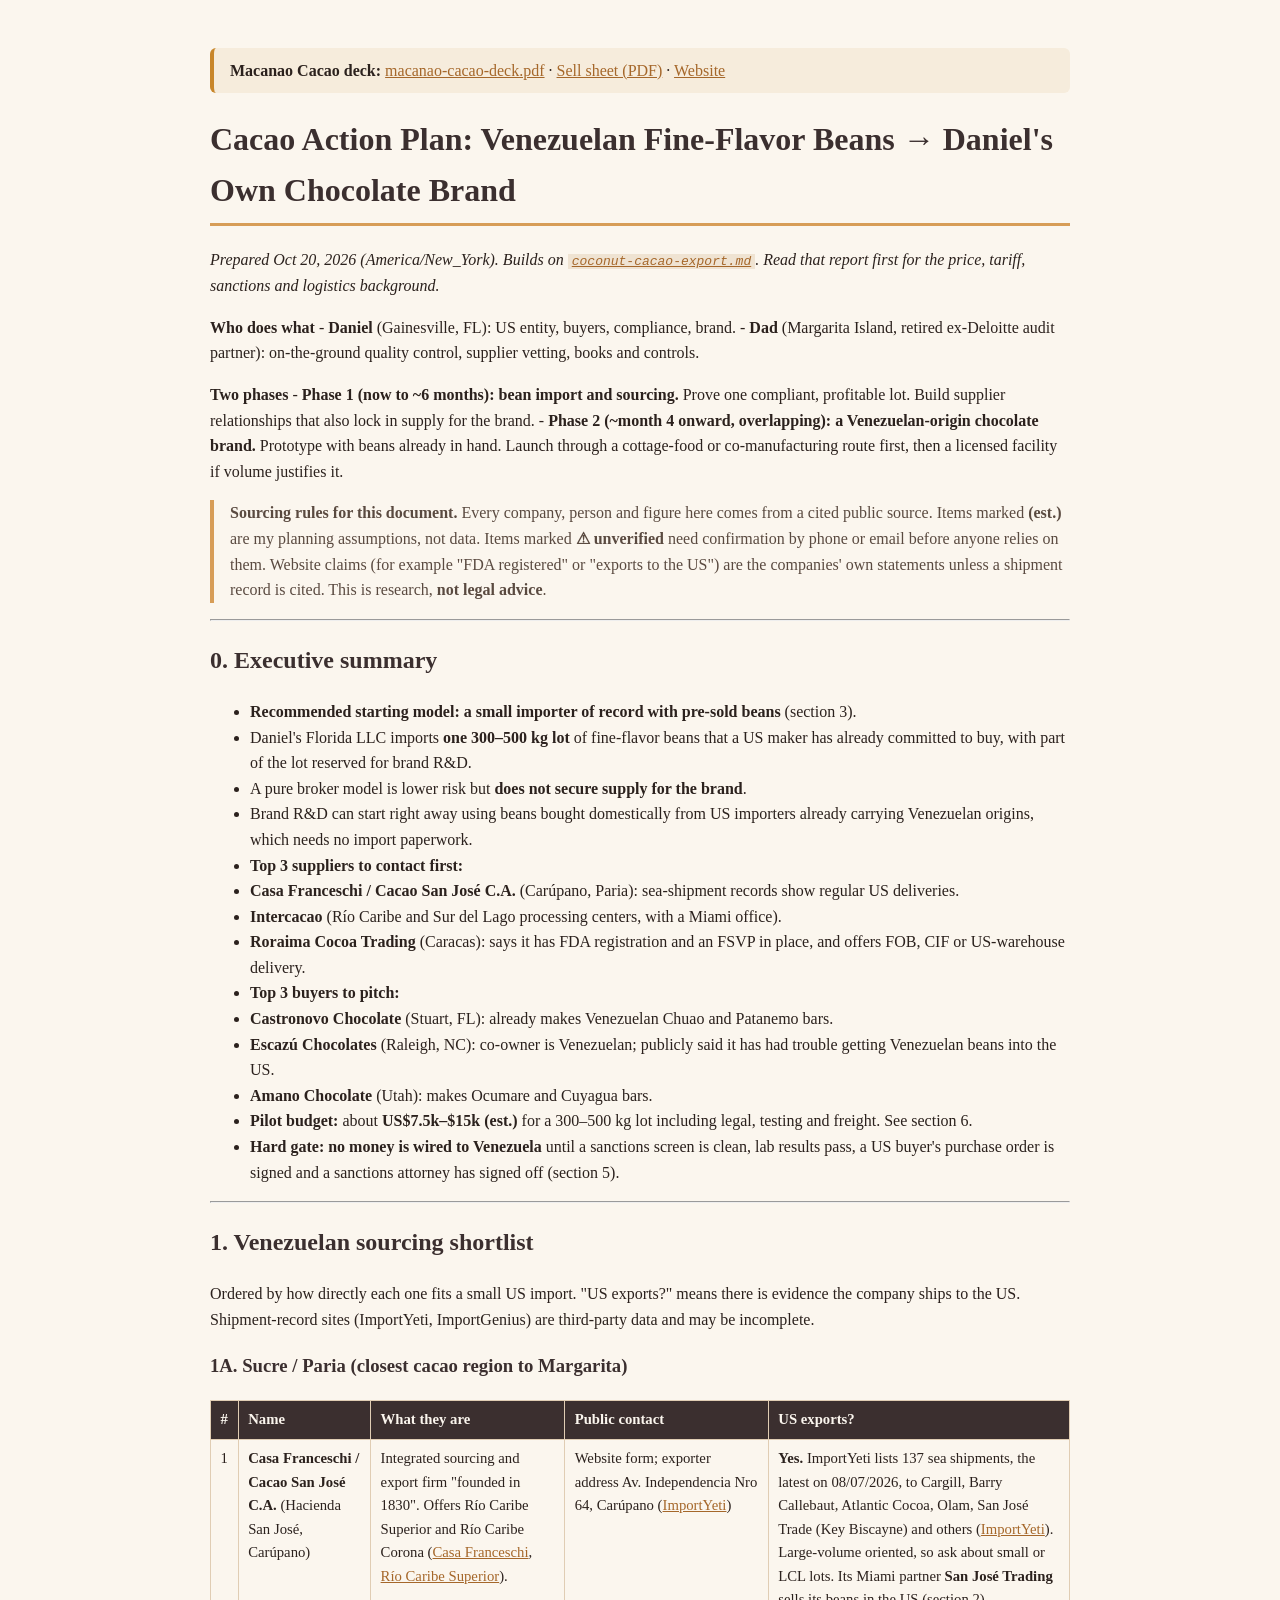
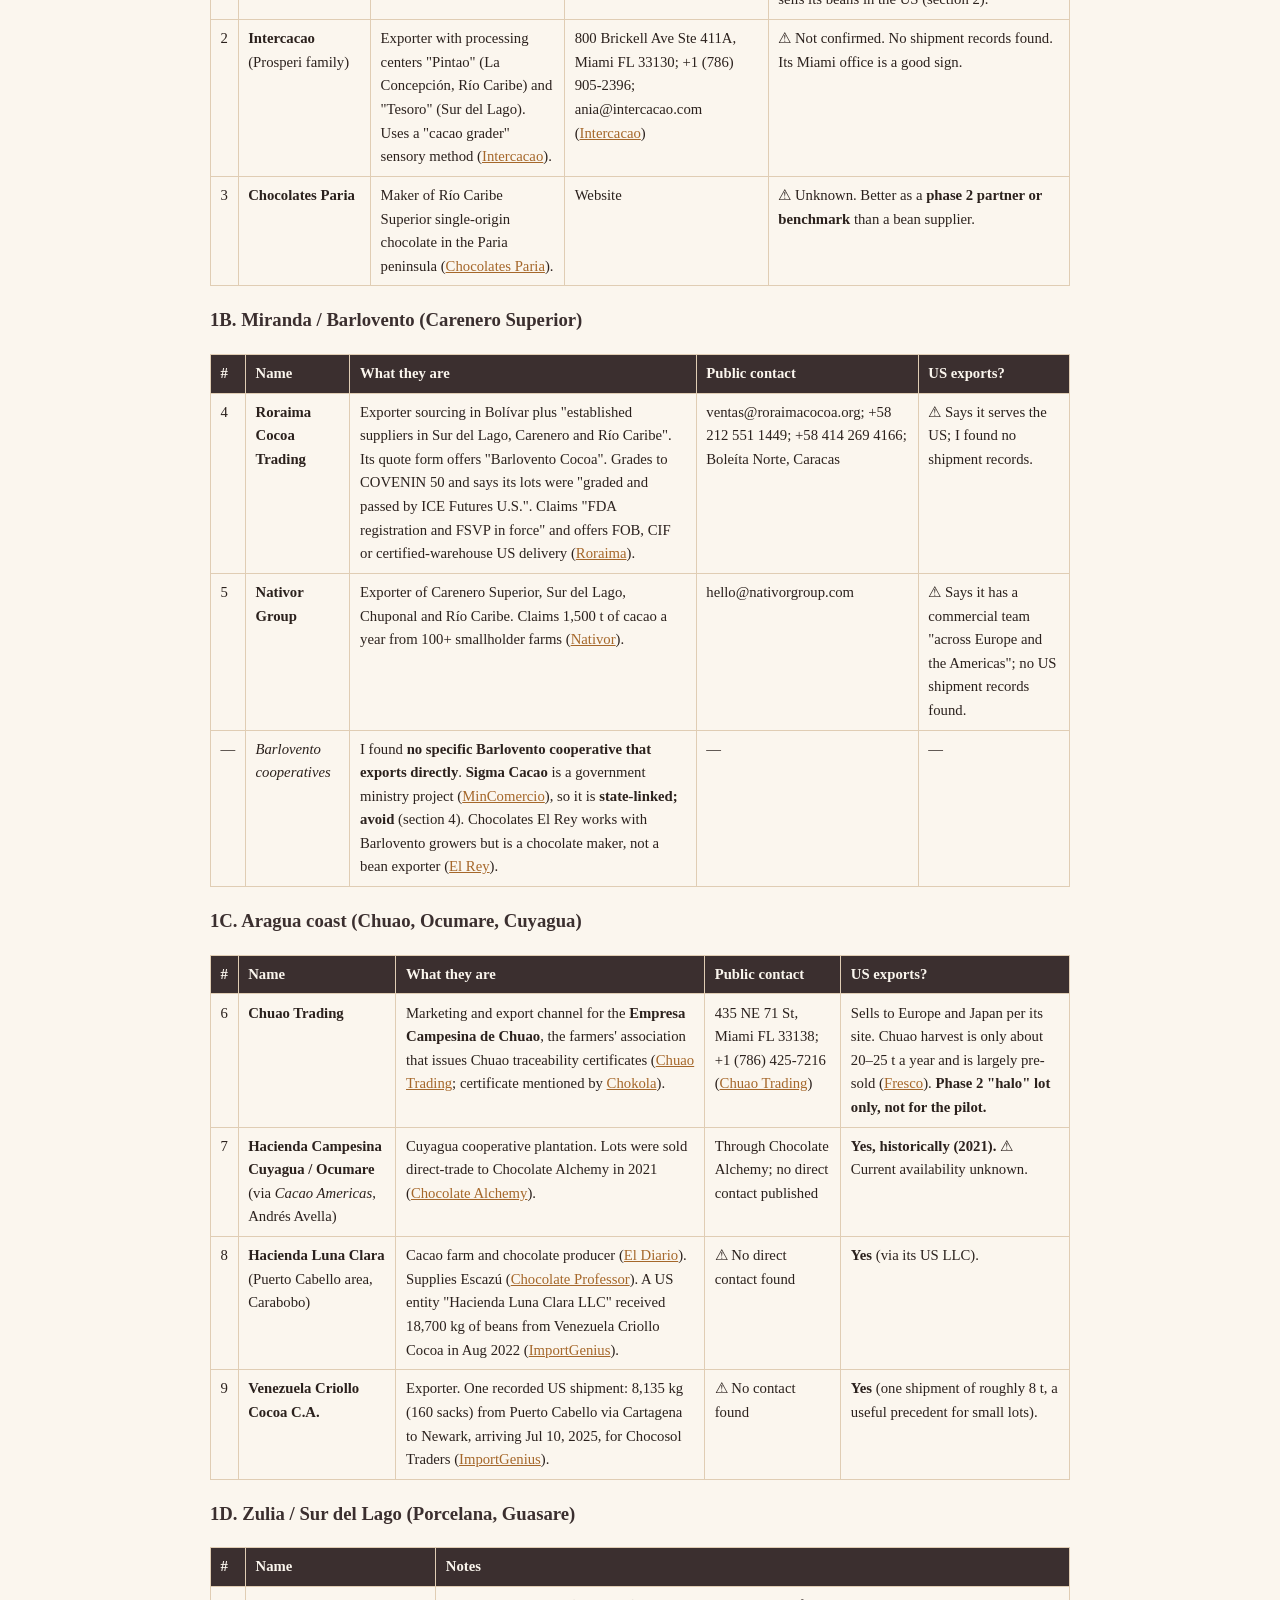
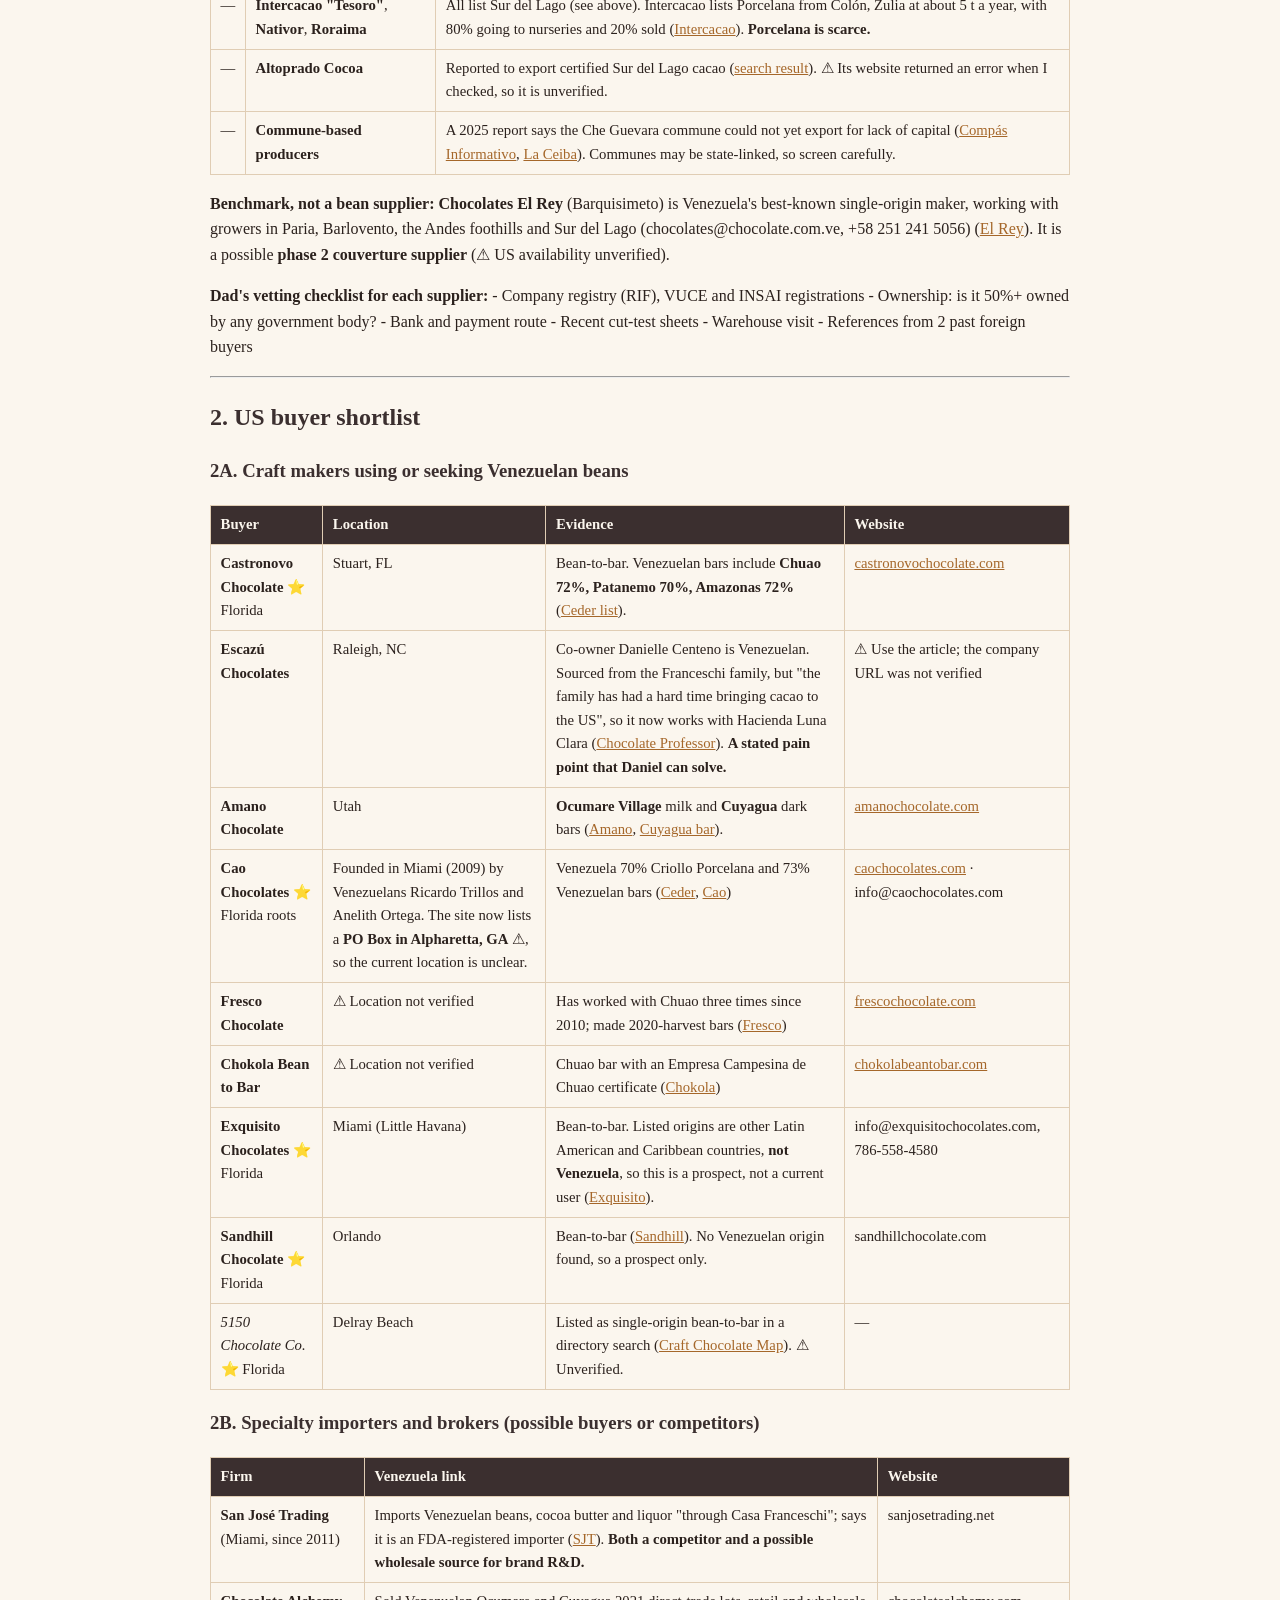
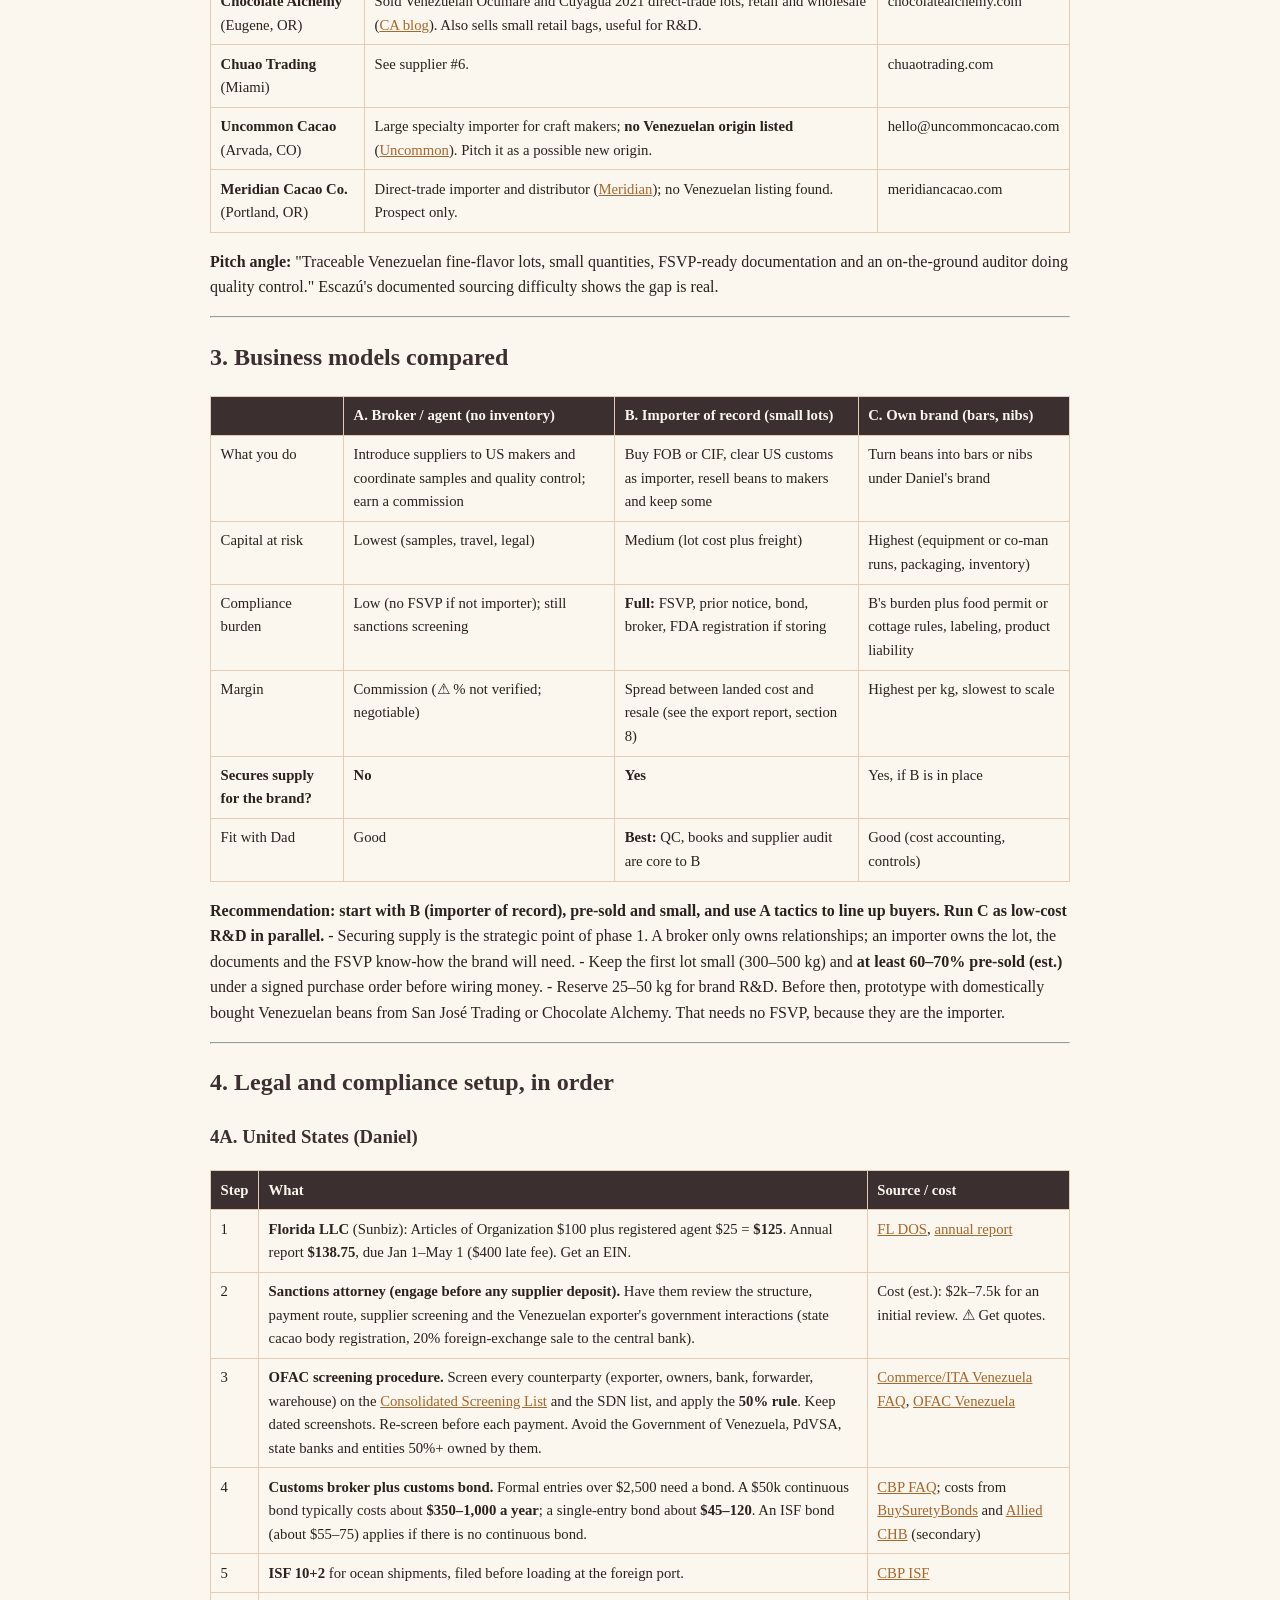
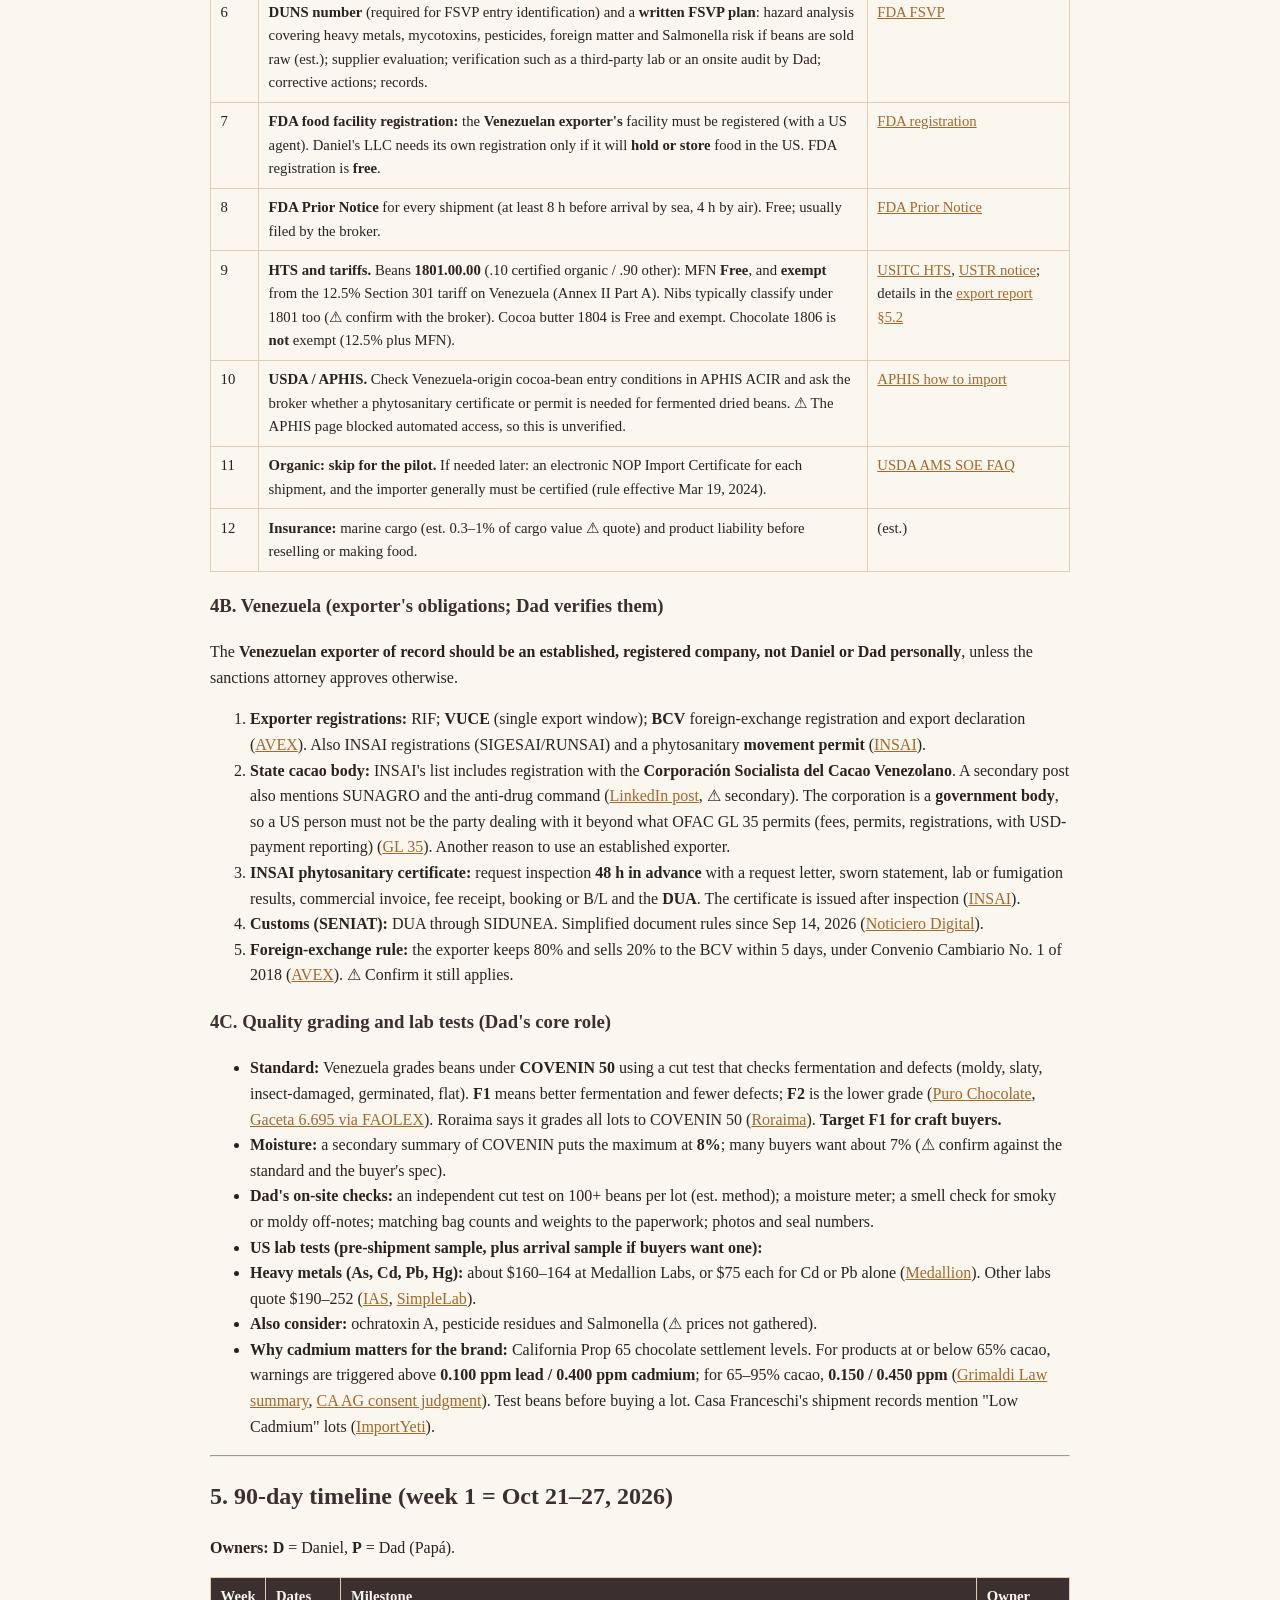
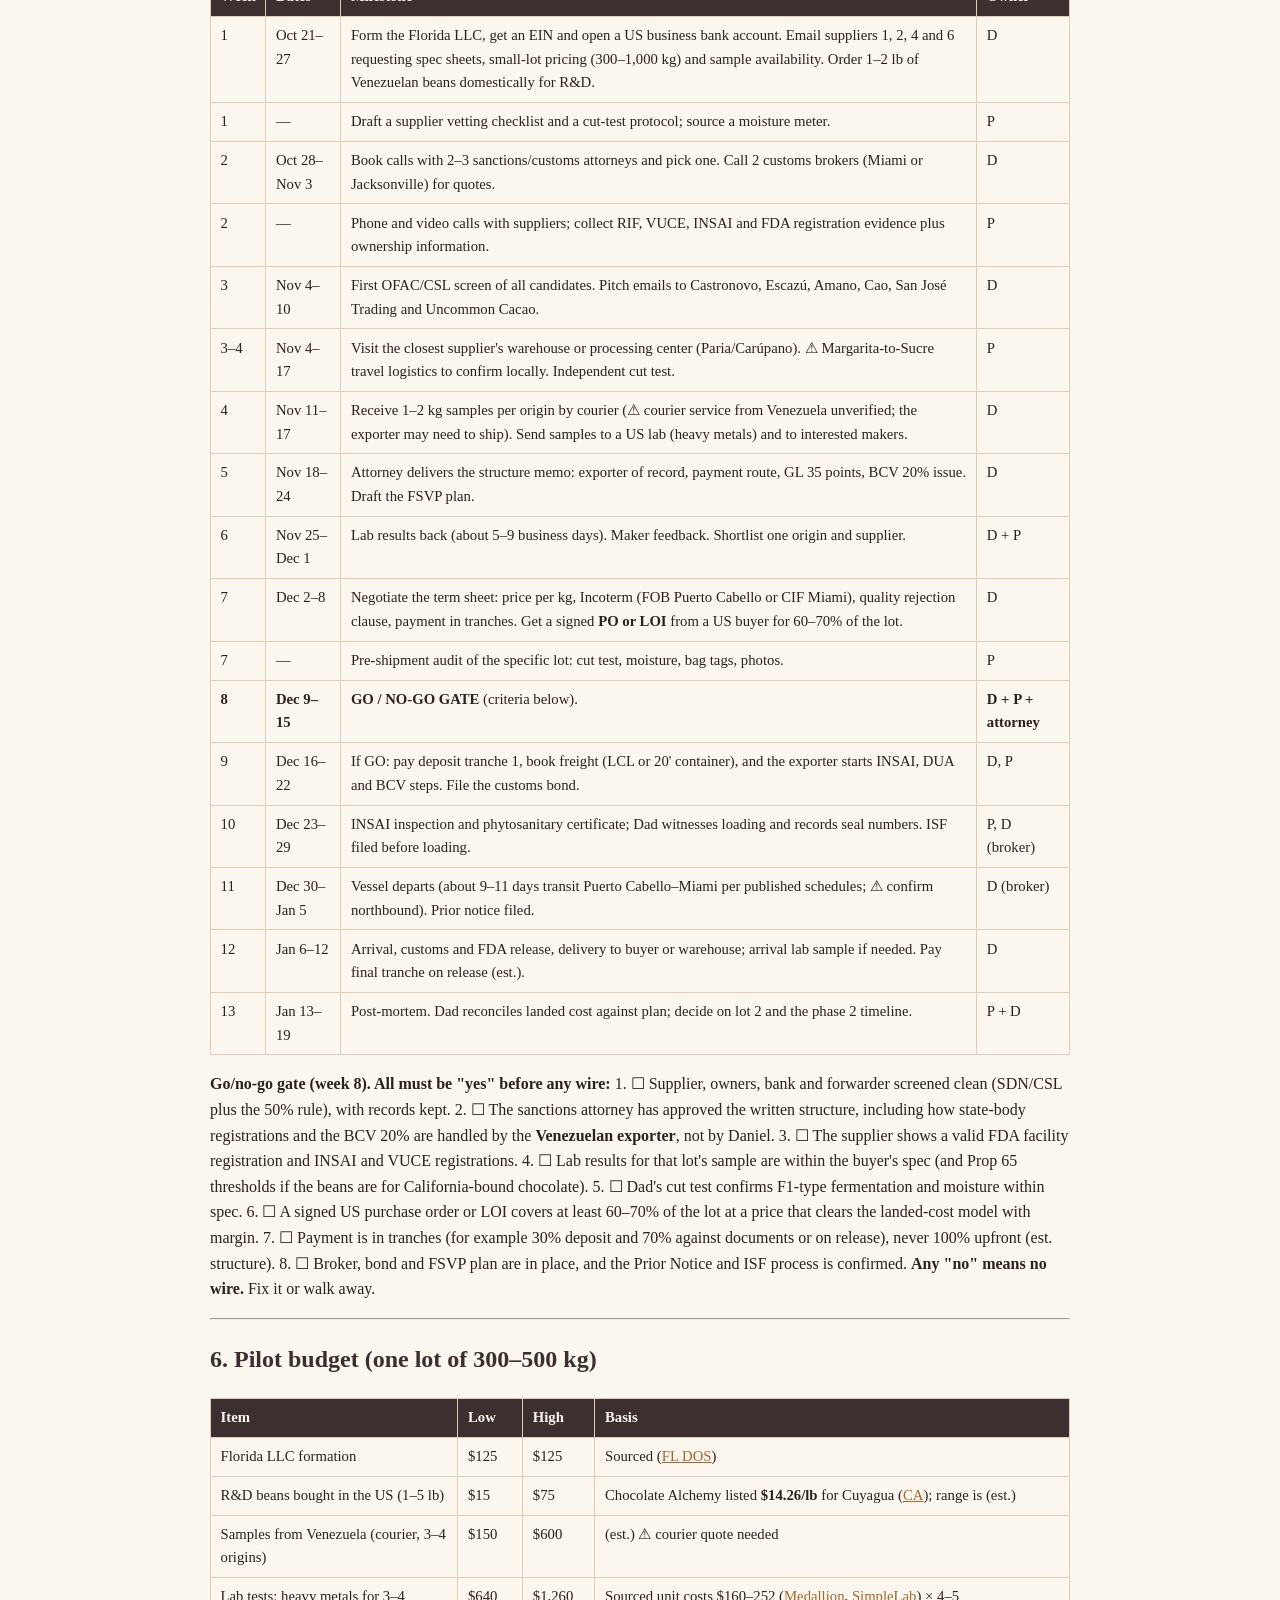
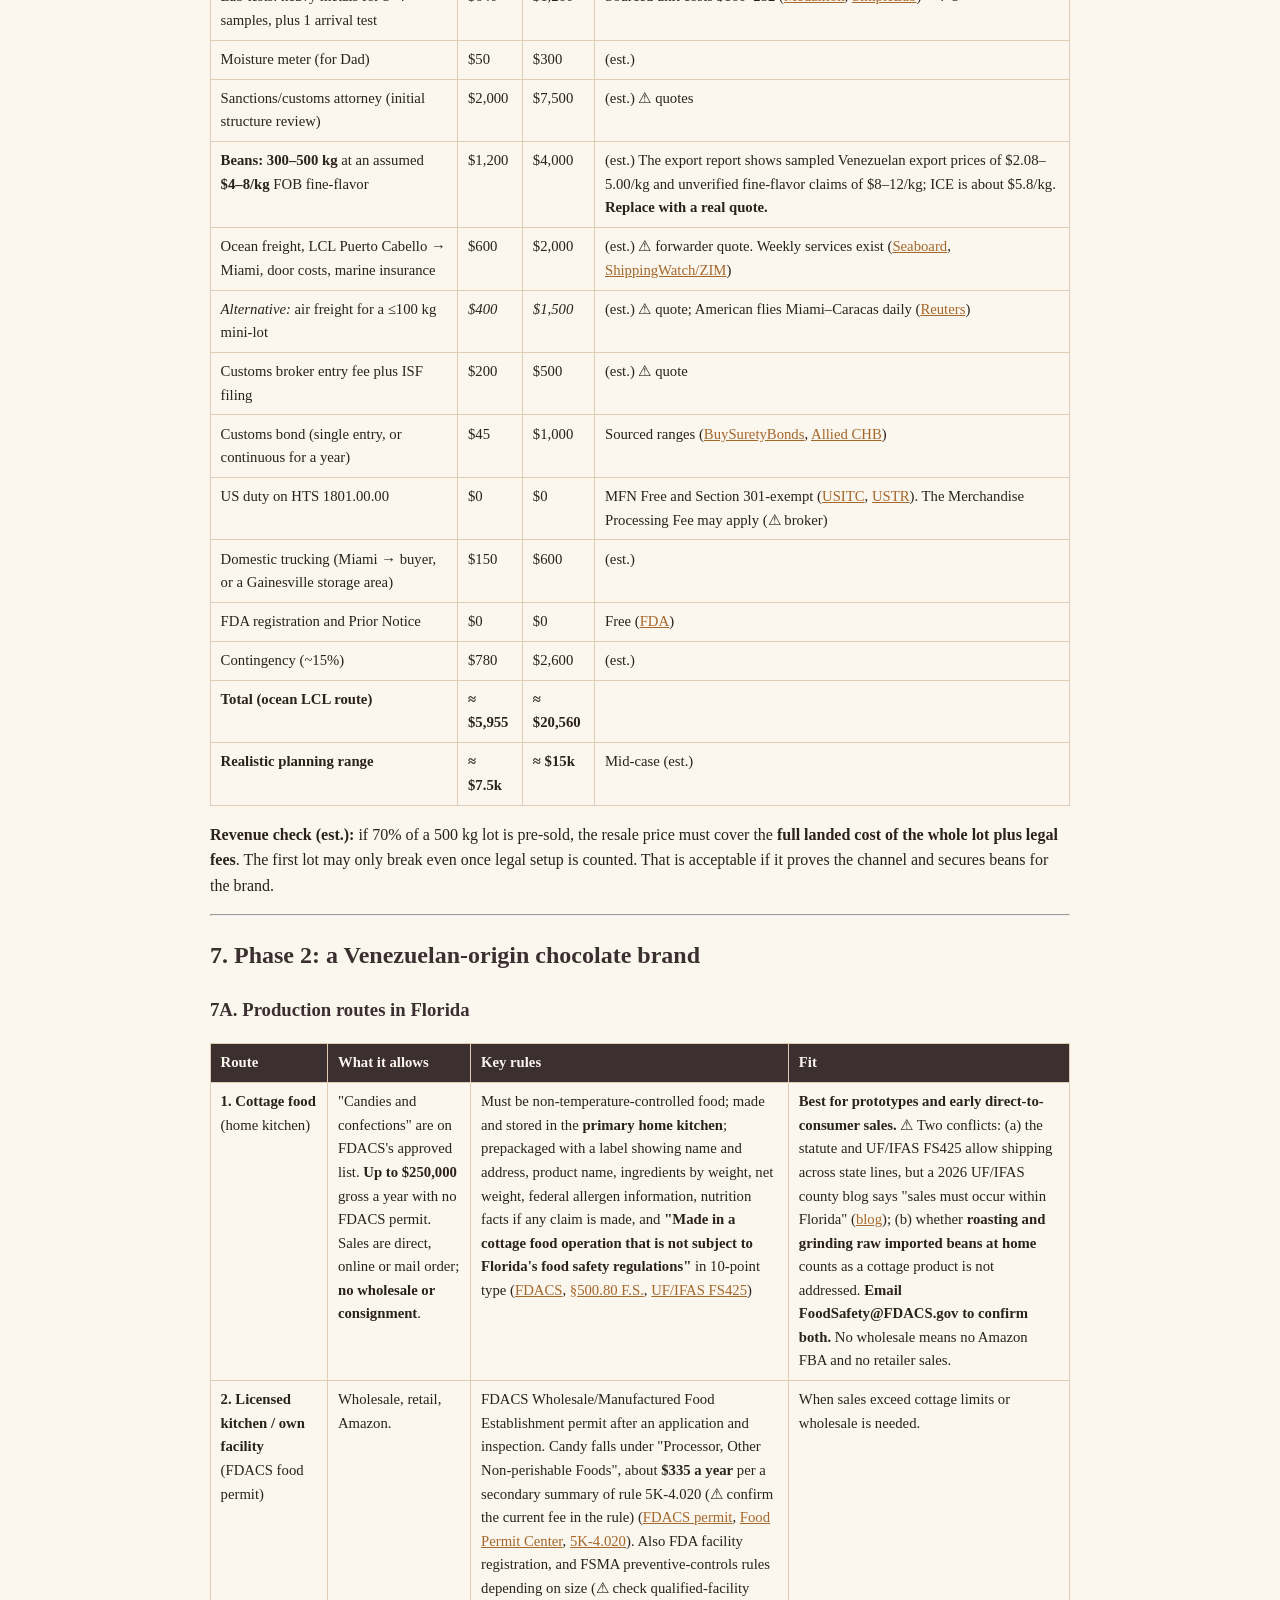
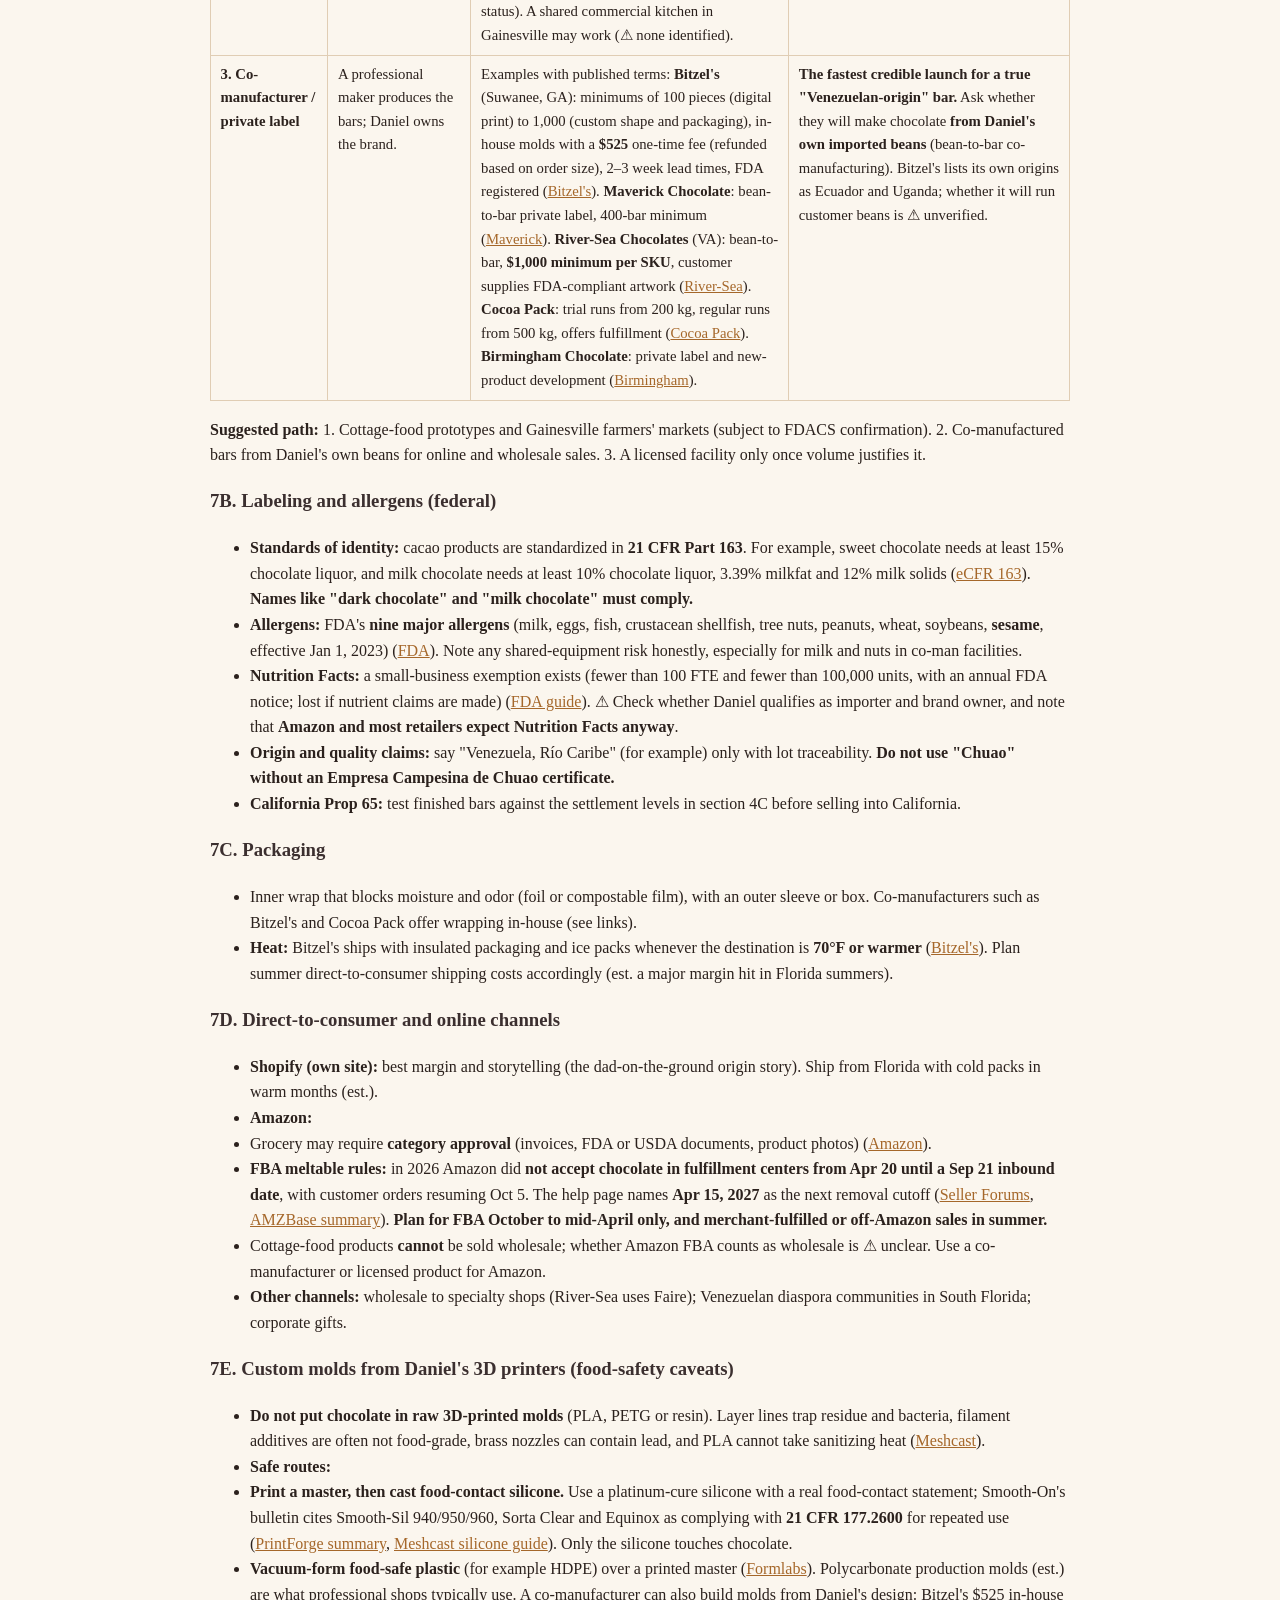
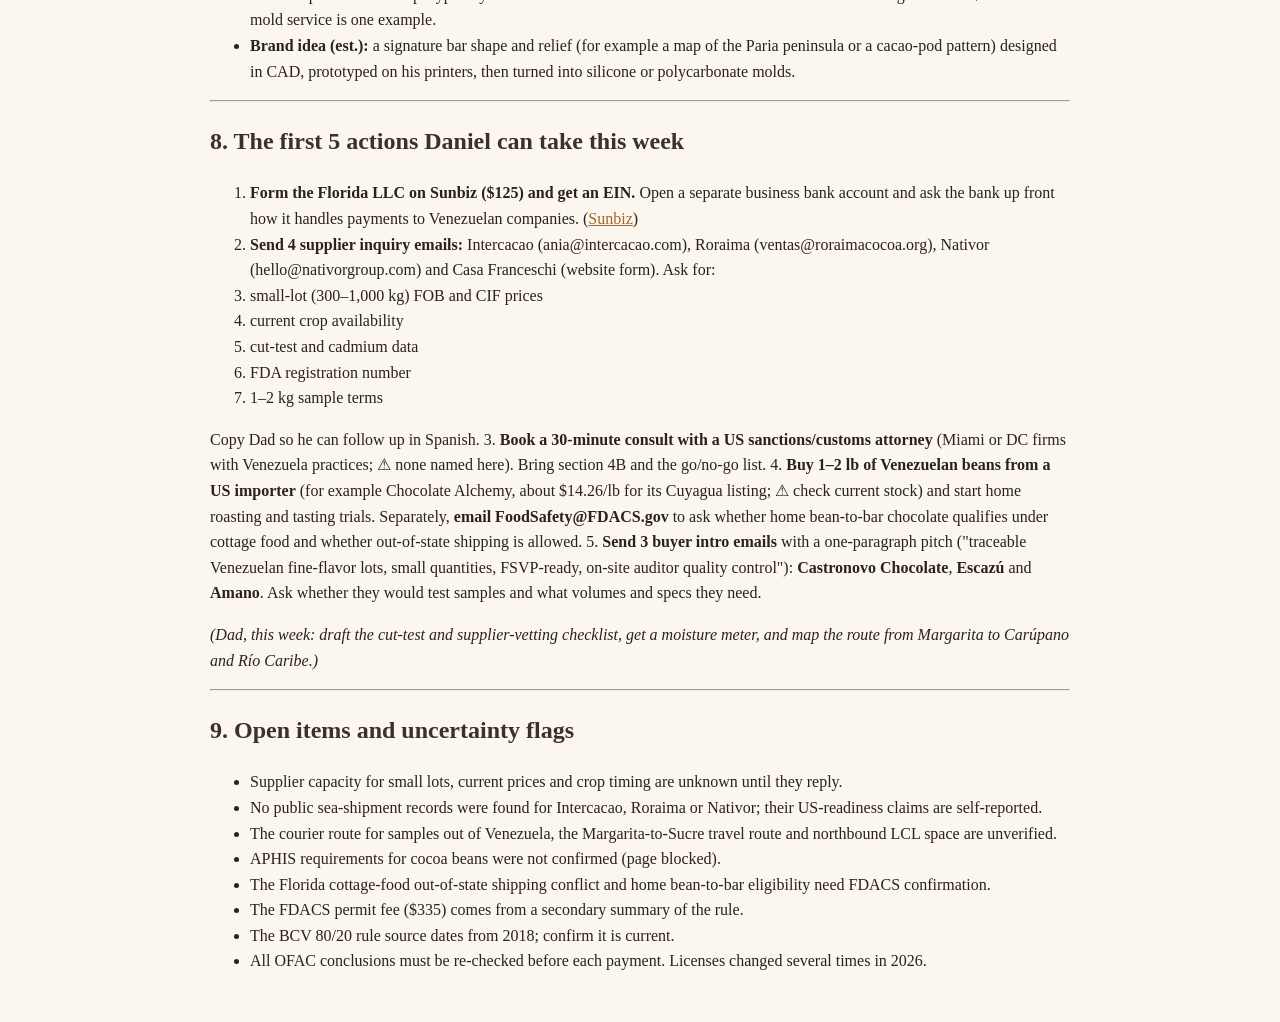
==== commit 51c145ff: "Add Macanao Cacao deck PDF and link it from plan page" ====
--- a/plan.html
+++ b/plan.html
@@ -1,5 +1,6 @@
-<!doctype html><html lang="en"><head><meta name="robots" content="noindex"><meta charset="utf-8"><meta name="viewport" content="width=device-width,initial-scale=1"><title>Isla Cacao — Plan de acción / Action Plan</title>
-<style>body{font-family:Georgia,serif;max-width:860px;margin:0 auto;padding:2rem 1.2rem;line-height:1.6;color:#2b211d;background:#fbf6ee}h1,h2,h3{color:#3b2f2f}h1{border-bottom:3px solid #d79d57;padding-bottom:.4rem}a{color:#a5672a}table{border-collapse:collapse;width:100%;margin:1rem 0;font-size:.92rem;display:block;overflow-x:auto}th,td{border:1px solid #e0cdb4;padding:.45rem .6rem;text-align:left;vertical-align:top}th{background:#3b2f2f;color:#fbf6ee}code{background:#efe3d2;padding:0 .25rem}blockquote{border-left:4px solid #d79d57;margin:0;padding-left:1rem;color:#5a4a40}</style></head><body><h1 id="cacao-action-plan-venezuelan-fine-flavor-beans-daniels-own-chocolate-brand">Cacao Action Plan: Venezuelan Fine-Flavor Beans → Daniel's Own Chocolate Brand</h1>
+<!doctype html><html lang="en"><head><meta name="robots" content="noindex"><meta charset="utf-8"><meta name="viewport" content="width=device-width,initial-scale=1"><title>Macanao Cacao — Plan de acción / Action Plan</title>
+<style>body{font-family:Georgia,serif;max-width:860px;margin:0 auto;padding:2rem 1.2rem;line-height:1.6;color:#2b211d;background:#fbf6ee}h1,h2,h3{color:#3b2f2f}h1{border-bottom:3px solid #d79d57;padding-bottom:.4rem}a{color:#a5672a}table{border-collapse:collapse;width:100%;margin:1rem 0;font-size:.92rem;display:block;overflow-x:auto}th,td{border:1px solid #e0cdb4;padding:.45rem .6rem;text-align:left;vertical-align:top}th{background:#3b2f2f;color:#fbf6ee}code{background:#efe3d2;padding:0 .25rem}blockquote{border-left:4px solid #d79d57;margin:0;padding-left:1rem;color:#5a4a40}</style></head><body><p class="deck-link" style="background:#f6ecdc;border-left:4px solid #c8862a;padding:.6em 1em;border-radius:6px"><strong>Macanao Cacao deck:</strong> <a href="macanao-cacao-deck.pdf" target="_blank" rel="noopener">macanao-cacao-deck.pdf</a> · <a href="sell-sheet.pdf?v=6" target="_blank" rel="noopener">Sell sheet (PDF)</a> · <a href="./">Website</a></p>
+<h1 id="cacao-action-plan-venezuelan-fine-flavor-beans-daniels-own-chocolate-brand">Cacao Action Plan: Venezuelan Fine-Flavor Beans → Daniel's Own Chocolate Brand</h1>
 <p><em>Prepared Oct 20, 2026 (America/New_York). Builds on <a href="coconut-cacao-export.md"><code>coconut-cacao-export.md</code></a>. Read that report first for the price, tariff, sanctions and logistics background.</em></p>
 <p><strong>Who does what</strong>
 - <strong>Daniel</strong> (Gainesville, FL): US entity, buyers, compliance, brand.
